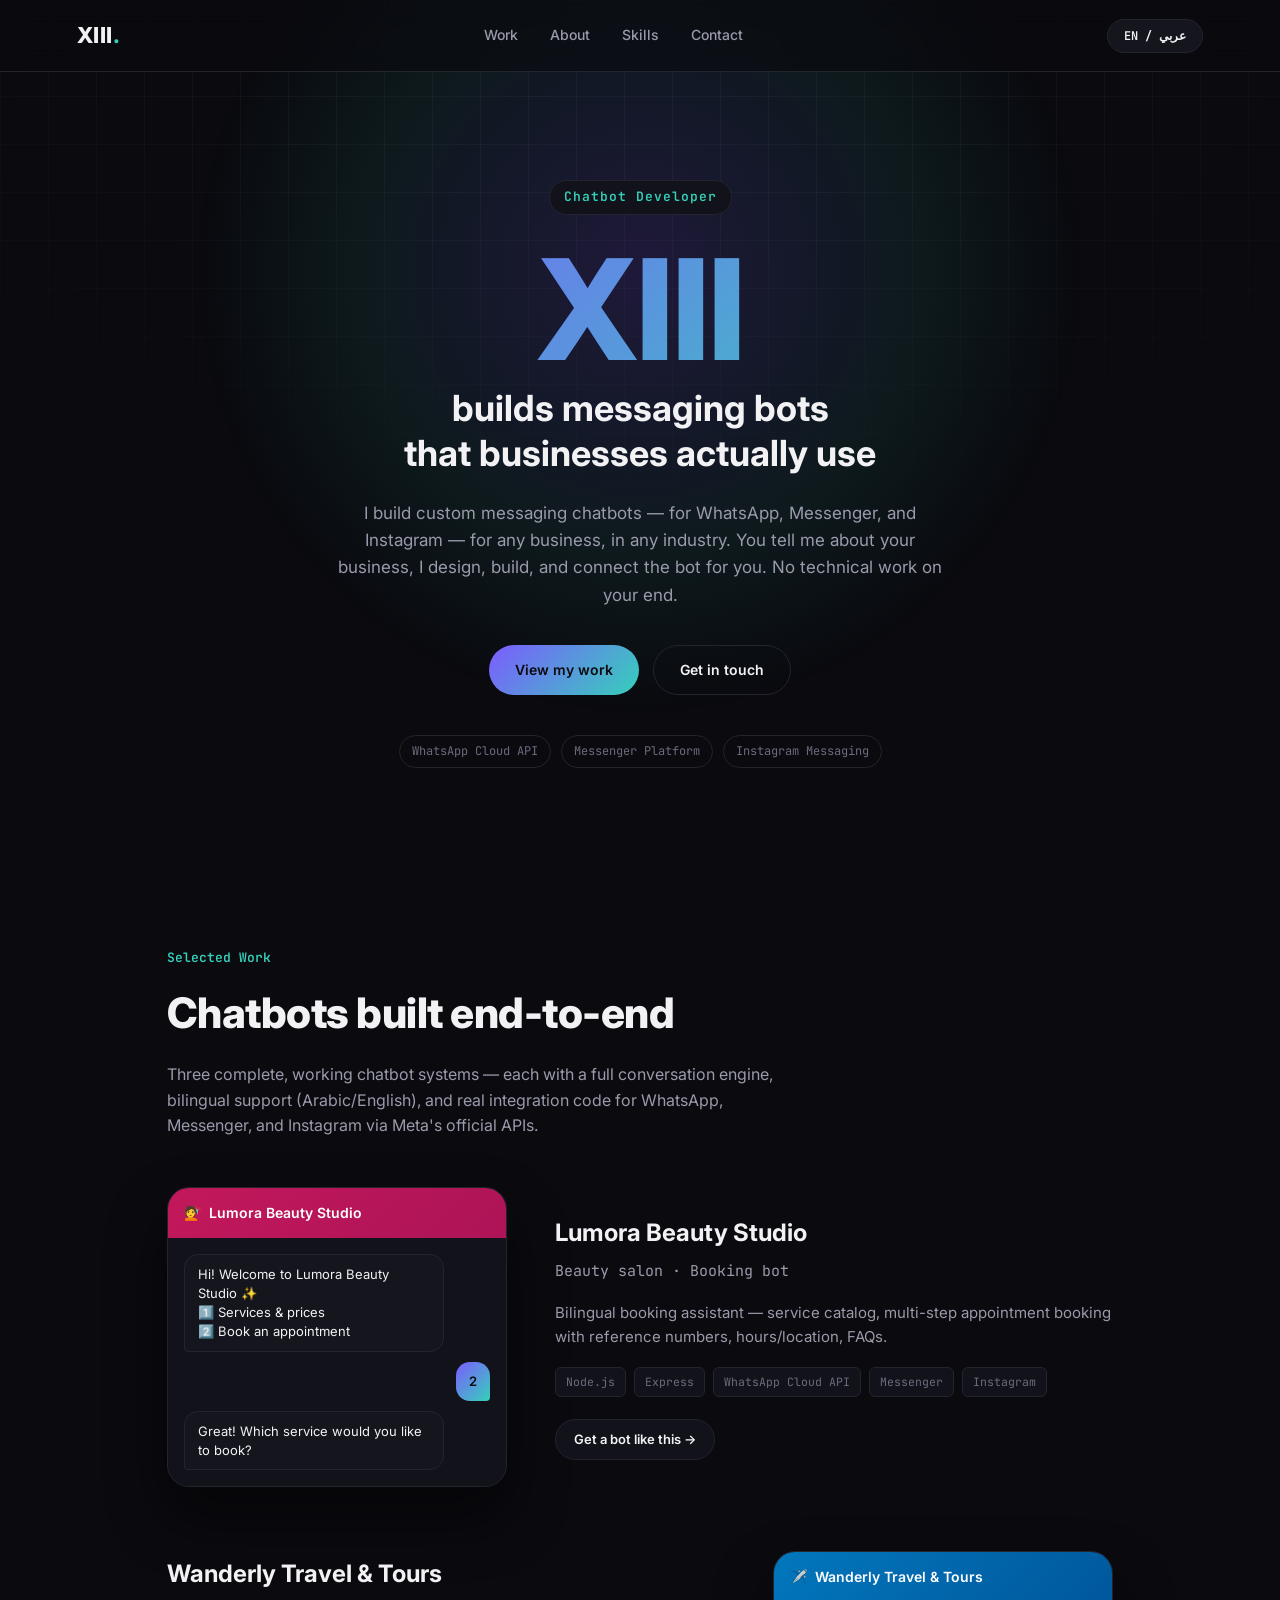
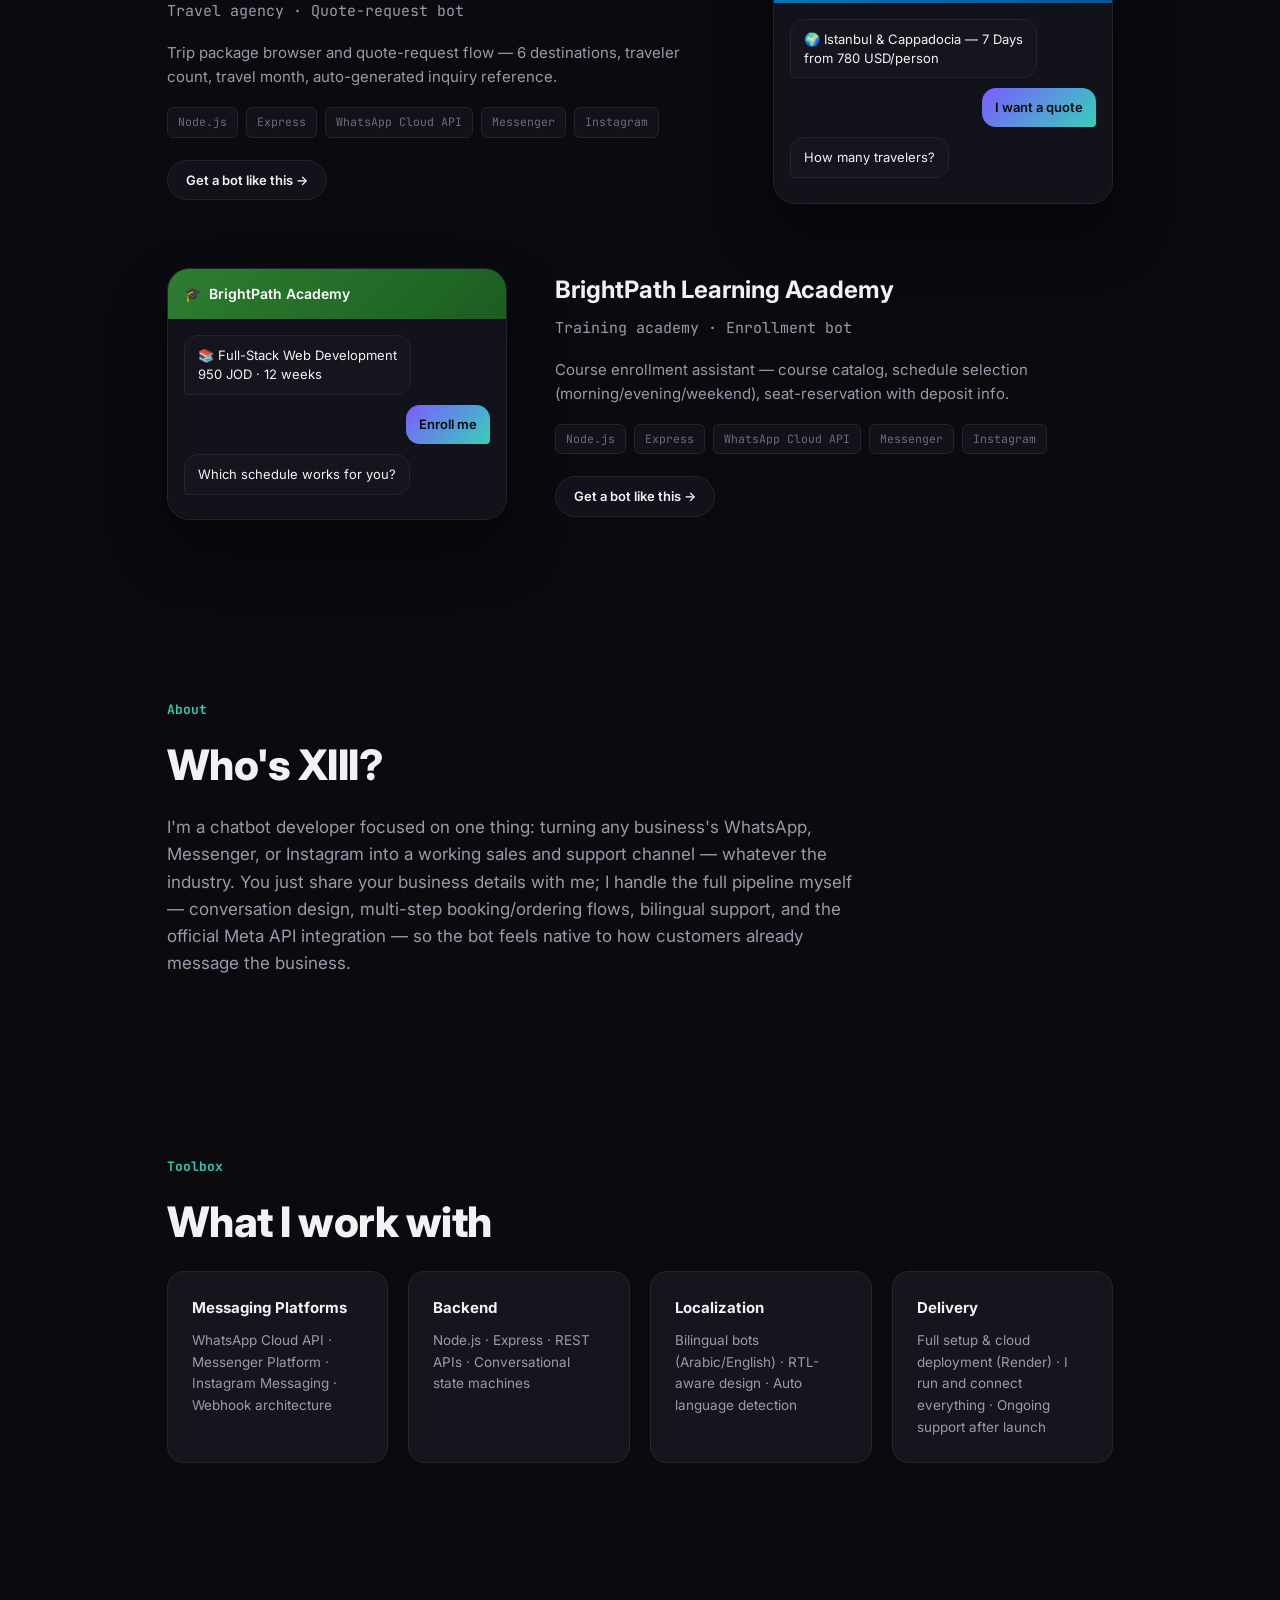
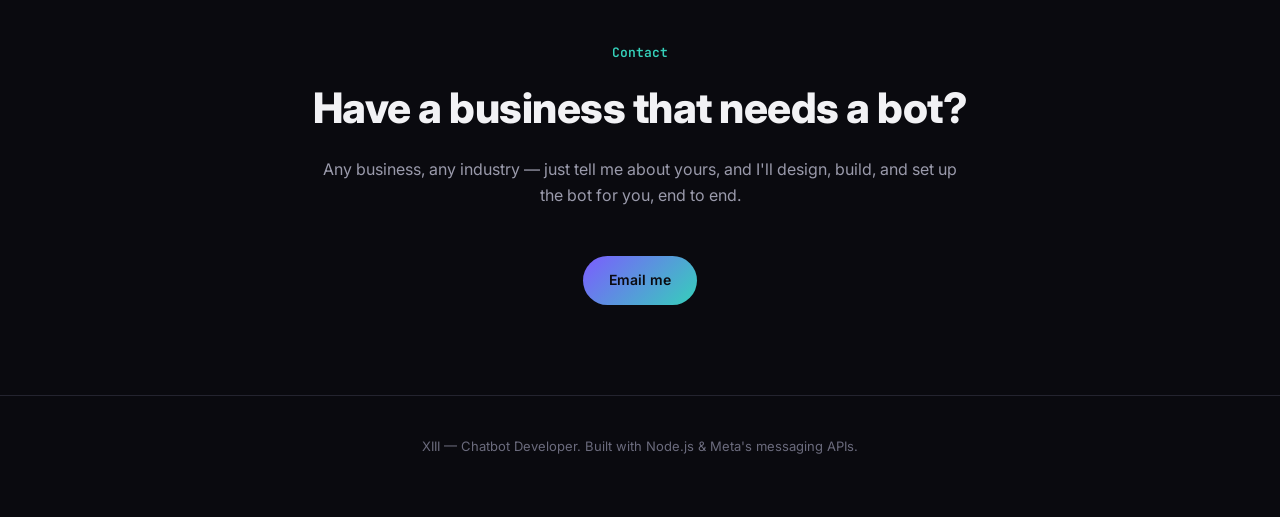
==== index.html @ 0e95e6f3 "Initial commit: XIII chatbot developer portfolio site Bilingual (AR/EN) static portfolio showcasing " ====
<!DOCTYPE html>
<html lang="en">
<head>
<meta charset="UTF-8" />
<meta name="viewport" content="width=device-width, initial-scale=1.0" />
<title>XIII — Chatbot Developer</title>
<meta name="description" content="XIII — I build custom messaging chatbots for any business, on WhatsApp, Messenger, and Instagram. Tell me about your business, I build the bot." />
<link rel="icon" href="data:,">
<link rel="preconnect" href="https://fonts.googleapis.com">
<link rel="preconnect" href="https://fonts.gstatic.com" crossorigin>
<link href="https://fonts.googleapis.com/css2?family=Inter:wght@400;500;600;700;800&family=JetBrains+Mono:wght@400;500;600&family=Tajawal:wght@400;500;700;800&display=swap" rel="stylesheet">
<link rel="stylesheet" href="style.css" />
</head>
<body>

<div class="bg-grid"></div>
<div class="bg-glow"></div>

<header class="nav">
  <a href="#top" class="brand">XIII<span class="brand-dot">.</span></a>
  <nav class="nav-links">
    <a href="#work" data-i18n="nav.work">Work</a>
    <a href="#about" data-i18n="nav.about">About</a>
    <a href="#skills" data-i18n="nav.skills">Skills</a>
    <a href="#contact" data-i18n="nav.contact">Contact</a>
  </nav>
  <div class="nav-actions">
    <button id="langToggle" class="lang-toggle" aria-label="Switch language">EN / عربي</button>
  </div>
</header>

<main id="top">

  <section class="hero">
    <p class="eyebrow" data-i18n="hero.eyebrow">Chatbot Developer</p>
    <h1 class="hero-title">
      <span class="hero-name">XIII</span>
      <span class="hero-sub" data-i18n="hero.title">builds messaging bots<br/>that businesses actually use</span>
    </h1>
    <p class="hero-desc" data-i18n="hero.desc">
      I build custom messaging chatbots — for WhatsApp, Messenger, and
      Instagram — for any business, in any industry. You tell me about your
      business, I design, build, and connect the bot for you. No technical
      work on your end.
    </p>
    <div class="hero-actions">
      <a href="#work" class="btn btn-primary" data-i18n="hero.cta1">View my work</a>
      <a href="#contact" class="btn btn-ghost" data-i18n="hero.cta2">Get in touch</a>
    </div>
    <div class="hero-badges">
      <span data-i18n="hero.badge1">WhatsApp Cloud API</span>
      <span data-i18n="hero.badge2">Messenger Platform</span>
      <span data-i18n="hero.badge3">Instagram Messaging</span>
    </div>
  </section>

  <section id="work" class="section">
    <p class="section-label" data-i18n="work.label">Selected Work</p>
    <h2 class="section-title" data-i18n="work.title">Chatbots built end-to-end</h2>
    <p class="section-desc" data-i18n="work.desc">
      Three complete, working chatbot systems — each with a full conversation
      engine, bilingual support (Arabic/English), and real integration code for
      WhatsApp, Messenger, and Instagram via Meta's official APIs.
    </p>

    <div class="projects">

      <article class="project-card">
        <div class="project-preview">
          <div class="phone-mock">
            <div class="phone-header salon">💇 <span data-i18n="p1.phoneTitle">Lumora Beauty Studio</span></div>
            <div class="phone-body">
              <div class="msg bot" data-i18n="p1.msg1">Hi! Welcome to Lumora Beauty Studio ✨<br/>1️⃣ Services & prices<br/>2️⃣ Book an appointment</div>
              <div class="msg user">2</div>
              <div class="msg bot" data-i18n="p1.msg2">Great! Which service would you like to book?</div>
            </div>
          </div>
        </div>
        <div class="project-info">
          <h3 data-i18n="p1.title">Lumora Beauty Studio</h3>
          <p class="project-tag" data-i18n="p1.tag">Beauty salon · Booking bot</p>
          <p data-i18n="p1.desc">Bilingual booking assistant — service catalog, multi-step appointment booking with reference numbers, hours/location, FAQs.</p>
          <div class="chip-row">
            <span class="chip">Node.js</span><span class="chip">Express</span><span class="chip">WhatsApp Cloud API</span><span class="chip">Messenger</span><span class="chip">Instagram</span>
          </div>
          <a href="#contact" class="btn btn-small" data-i18n="project.cta">Get a bot like this →</a>
        </div>
      </article>

      <article class="project-card reverse">
        <div class="project-preview">
          <div class="phone-mock">
            <div class="phone-header travel">✈️ <span data-i18n="p2.phoneTitle">Wanderly Travel & Tours</span></div>
            <div class="phone-body">
              <div class="msg bot" data-i18n="p2.msg1">🌍 Istanbul & Cappadocia — 7 Days<br/>from 780 USD/person</div>
              <div class="msg user" data-i18n="p2.msgUser">I want a quote</div>
              <div class="msg bot" data-i18n="p2.msg2">How many travelers?</div>
            </div>
          </div>
        </div>
        <div class="project-info">
          <h3 data-i18n="p2.title">Wanderly Travel & Tours</h3>
          <p class="project-tag" data-i18n="p2.tag">Travel agency · Quote-request bot</p>
          <p data-i18n="p2.desc">Trip package browser and quote-request flow — 6 destinations, traveler count, travel month, auto-generated inquiry reference.</p>
          <div class="chip-row">
            <span class="chip">Node.js</span><span class="chip">Express</span><span class="chip">WhatsApp Cloud API</span><span class="chip">Messenger</span><span class="chip">Instagram</span>
          </div>
          <a href="#contact" class="btn btn-small" data-i18n="project.cta">Get a bot like this →</a>
        </div>
      </article>

      <article class="project-card">
        <div class="project-preview">
          <div class="phone-mock">
            <div class="phone-header academy">🎓 <span data-i18n="p3.phoneTitle">BrightPath Academy</span></div>
            <div class="phone-body">
              <div class="msg bot" data-i18n="p3.msg1">📚 Full-Stack Web Development<br/>950 JOD · 12 weeks</div>
              <div class="msg user" data-i18n="p3.msgUser">Enroll me</div>
              <div class="msg bot" data-i18n="p3.msg2">Which schedule works for you?</div>
            </div>
          </div>
        </div>
        <div class="project-info">
          <h3 data-i18n="p3.title">BrightPath Learning Academy</h3>
          <p class="project-tag" data-i18n="p3.tag">Training academy · Enrollment bot</p>
          <p data-i18n="p3.desc">Course enrollment assistant — course catalog, schedule selection (morning/evening/weekend), seat-reservation with deposit info.</p>
          <div class="chip-row">
            <span class="chip">Node.js</span><span class="chip">Express</span><span class="chip">WhatsApp Cloud API</span><span class="chip">Messenger</span><span class="chip">Instagram</span>
          </div>
          <a href="#contact" class="btn btn-small" data-i18n="project.cta">Get a bot like this →</a>
        </div>
      </article>

    </div>
  </section>

  <section id="about" class="section about">
    <p class="section-label" data-i18n="about.label">About</p>
    <h2 class="section-title" data-i18n="about.title">Who's XIII?</h2>
    <p class="about-text" data-i18n="about.text">
      I'm a chatbot developer focused on one thing: turning any business's
      WhatsApp, Messenger, or Instagram into a working sales and support
      channel — whatever the industry. You just share your business details
      with me; I handle the full pipeline myself — conversation design,
      multi-step booking/ordering flows, bilingual support, and the official
      Meta API integration — so the bot feels native to how customers already
      message the business.
    </p>
  </section>

  <section id="skills" class="section">
    <p class="section-label" data-i18n="skills.label">Toolbox</p>
    <h2 class="section-title" data-i18n="skills.title">What I work with</h2>
    <div class="skills-grid">
      <div class="skill-card">
        <h4 data-i18n="skills.g1">Messaging Platforms</h4>
        <p data-i18n="skills.g1desc">WhatsApp Cloud API · Messenger Platform · Instagram Messaging · Webhook architecture</p>
      </div>
      <div class="skill-card">
        <h4 data-i18n="skills.g2">Backend</h4>
        <p data-i18n="skills.g2desc">Node.js · Express · REST APIs · Conversational state machines</p>
      </div>
      <div class="skill-card">
        <h4 data-i18n="skills.g3">Localization</h4>
        <p data-i18n="skills.g3desc">Bilingual bots (Arabic/English) · RTL-aware design · Auto language detection</p>
      </div>
      <div class="skill-card">
        <h4 data-i18n="skills.g4">Delivery</h4>
        <p data-i18n="skills.g4desc">Full setup &amp; cloud deployment (Render) · I run and connect everything · Ongoing support after launch</p>
      </div>
    </div>
  </section>

  <section id="contact" class="section contact">
    <p class="section-label" data-i18n="contact.label">Contact</p>
    <h2 class="section-title" data-i18n="contact.title">Have a business that needs a bot?</h2>
    <p class="section-desc" data-i18n="contact.desc">Any business, any industry — just tell me about yours, and I'll design, build, and set up the bot for you, end to end.</p>
    <div class="contact-actions">
      <a href="mailto:farisradir@gmail.com" class="btn btn-primary" data-i18n="contact.email">Email me</a>
    </div>
  </section>

</main>

<footer class="footer">
  <p data-i18n="footer.text">XIII — Chatbot Developer. Built with Node.js &amp; Meta's messaging APIs.</p>
</footer>

<script src="i18n.js"></script>
<script src="script.js"></script>
</body>
</html>
---- style.css ----
:root {
  --bg: #0a0a0f;
  --bg-elev: #12121a;
  --card: #15151e;
  --border: #24242f;
  --text: #f2f2f5;
  --text-dim: #9a9aab;
  --text-faint: #6b6b7d;
  --accent: #7c5cff;
  --accent2: #35d0ba;
  --accent-grad: linear-gradient(135deg, #7c5cff 0%, #35d0ba 100%);
  --radius: 16px;
  --font-latin: 'Inter', -apple-system, BlinkMacSystemFont, 'Segoe UI', sans-serif;
  --font-arabic: 'Tajawal', -apple-system, 'Segoe UI', sans-serif;
  --font-mono: 'JetBrains Mono', ui-monospace, monospace;
}

* { box-sizing: border-box; margin: 0; padding: 0; }

html { scroll-behavior: smooth; }

html[lang="ar"] body { font-family: var(--font-arabic); }
html[lang="en"] body { font-family: var(--font-latin); }

body {
  background: var(--bg);
  color: var(--text);
  line-height: 1.6;
  overflow-x: hidden;
  min-height: 100vh;
}

a { color: inherit; text-decoration: none; }
ul { list-style: none; }

/* ---------- background decoration ---------- */
.bg-grid {
  position: fixed;
  inset: 0;
  z-index: -2;
  background-image:
    linear-gradient(to right, rgba(255,255,255,0.035) 1px, transparent 1px),
    linear-gradient(to bottom, rgba(255,255,255,0.035) 1px, transparent 1px);
  background-size: 48px 48px;
  mask-image: radial-gradient(ellipse 80% 60% at 50% 0%, black 40%, transparent 100%);
}
.bg-glow {
  position: fixed;
  top: -20%;
  left: 50%;
  transform: translateX(-50%);
  width: 900px;
  height: 900px;
  background: radial-gradient(circle, rgba(124,92,255,0.18) 0%, rgba(53,208,186,0.08) 45%, transparent 70%);
  z-index: -1;
  pointer-events: none;
}

/* ---------- nav ---------- */
.nav {
  position: sticky;
  top: 0;
  z-index: 50;
  display: flex;
  align-items: center;
  justify-content: space-between;
  padding: 18px 6vw;
  backdrop-filter: blur(14px);
  background: rgba(10,10,15,0.65);
  border-bottom: 1px solid var(--border);
}
.brand {
  font-size: 22px;
  font-weight: 800;
  letter-spacing: 0.5px;
}
.brand-dot { color: var(--accent2); }
.nav-links {
  display: flex;
  gap: 32px;
}
.nav-links a {
  font-size: 14px;
  font-weight: 500;
  color: var(--text-dim);
  transition: color 0.2s ease;
}
.nav-links a:hover { color: var(--text); }
.lang-toggle {
  font-family: var(--font-mono);
  font-size: 12px;
  font-weight: 600;
  background: var(--card);
  color: var(--text);
  border: 1px solid var(--border);
  border-radius: 999px;
  padding: 8px 16px;
  cursor: pointer;
  transition: border-color 0.2s ease, transform 0.15s ease;
}
.lang-toggle:hover { border-color: var(--accent); transform: translateY(-1px); }

@media (max-width: 720px) {
  .nav-links { display: none; }
}

/* ---------- hero ---------- */
.hero {
  padding: 12vh 6vw 10vh;
  max-width: 980px;
  margin: 0 auto;
  text-align: center;
}
.eyebrow {
  display: inline-block;
  font-family: var(--font-mono);
  font-size: 13px;
  font-weight: 600;
  letter-spacing: 1px;
  color: var(--accent2);
  border: 1px solid var(--border);
  background: var(--bg-elev);
  padding: 6px 14px;
  border-radius: 999px;
  margin-bottom: 28px;
}
.hero-title {
  display: flex;
  flex-direction: column;
  gap: 10px;
  margin-bottom: 24px;
}
.hero-name {
  font-size: clamp(64px, 14vw, 140px);
  font-weight: 800;
  line-height: 0.95;
  background: var(--accent-grad);
  -webkit-background-clip: text;
  background-clip: text;
  color: transparent;
  letter-spacing: -2px;
}
.hero-sub {
  font-size: clamp(22px, 4vw, 36px);
  font-weight: 700;
  color: var(--text);
  line-height: 1.25;
}
.hero-desc {
  max-width: 620px;
  margin: 0 auto 36px;
  color: var(--text-dim);
  font-size: 17px;
}
.hero-actions {
  display: flex;
  gap: 14px;
  justify-content: center;
  margin-bottom: 40px;
  flex-wrap: wrap;
}
.hero-badges {
  display: flex;
  gap: 10px;
  justify-content: center;
  flex-wrap: wrap;
}
.hero-badges span {
  font-family: var(--font-mono);
  font-size: 12px;
  color: var(--text-faint);
  border: 1px solid var(--border);
  padding: 6px 12px;
  border-radius: 999px;
}

/* ---------- buttons ---------- */
.btn {
  display: inline-flex;
  align-items: center;
  gap: 6px;
  padding: 13px 26px;
  border-radius: 999px;
  font-size: 14px;
  font-weight: 600;
  transition: transform 0.15s ease, box-shadow 0.2s ease, border-color 0.2s ease;
}
.btn-primary {
  background: var(--accent-grad);
  color: #0a0a0f;
}
.btn-primary:hover { transform: translateY(-2px); box-shadow: 0 10px 30px rgba(124,92,255,0.35); }
.btn-ghost {
  background: transparent;
  border: 1px solid var(--border);
  color: var(--text);
}
.btn-ghost:hover { border-color: var(--accent); transform: translateY(-2px); }
.btn-small {
  padding: 9px 18px;
  font-size: 13px;
  border: 1px solid var(--border);
  background: var(--bg-elev);
}
.btn-small:hover { border-color: var(--accent2); }

/* ---------- sections ---------- */
.section {
  padding: 10vh 6vw;
  max-width: 1100px;
  margin: 0 auto;
}
.section-label {
  font-family: var(--font-mono);
  font-size: 13px;
  color: var(--accent2);
  font-weight: 600;
  margin-bottom: 10px;
}
.section-title {
  font-size: clamp(28px, 4vw, 42px);
  font-weight: 800;
  margin-bottom: 16px;
  letter-spacing: -0.5px;
}
.section-desc {
  color: var(--text-dim);
  max-width: 640px;
  font-size: 16px;
  margin-bottom: 48px;
}

.reveal {
  opacity: 0;
  transform: translateY(24px);
  transition: opacity 0.7s ease, transform 0.7s ease;
}
.reveal.in-view {
  opacity: 1;
  transform: translateY(0);
}

/* ---------- projects ---------- */
.projects {
  display: flex;
  flex-direction: column;
  gap: 64px;
}
.project-card {
  display: grid;
  grid-template-columns: 340px 1fr;
  gap: 48px;
  align-items: center;
}
.project-card.reverse { grid-template-columns: 1fr 340px; }
.project-card.reverse .project-preview { order: 2; }
.project-card.reverse .project-info { order: 1; }

@media (max-width: 820px) {
  .project-card, .project-card.reverse {
    grid-template-columns: 1fr;
  }
  .project-card.reverse .project-preview,
  .project-card.reverse .project-info { order: initial; }
}

.project-info h3 {
  font-size: 24px;
  font-weight: 700;
  margin-bottom: 6px;
}
.project-tag {
  font-family: var(--font-mono);
  font-size: 13px;
  color: var(--accent2);
  margin-bottom: 14px;
}
.project-info p { color: var(--text-dim); margin-bottom: 18px; font-size: 15px; }

.chip-row {
  display: flex;
  flex-wrap: wrap;
  gap: 8px;
  margin-bottom: 22px;
}
.chip {
  font-family: var(--font-mono);
  font-size: 11.5px;
  color: var(--text-faint);
  background: var(--bg-elev);
  border: 1px solid var(--border);
  padding: 5px 10px;
  border-radius: 6px;
}

/* phone mockup */
.phone-mock {
  background: var(--card);
  border: 1px solid var(--border);
  border-radius: 22px;
  overflow: hidden;
  box-shadow: 0 30px 60px rgba(0,0,0,0.45);
}
.phone-header {
  padding: 14px 16px;
  font-size: 14px;
  font-weight: 600;
  color: white;
  display: flex;
  align-items: center;
  gap: 8px;
}
.phone-header.salon { background: linear-gradient(135deg, #c2185b, #ad1457); }
.phone-header.travel { background: linear-gradient(135deg, #0277bd, #01579b); }
.phone-header.academy { background: linear-gradient(135deg, #2e7d32, #1b5e20); }
.phone-body {
  padding: 16px;
  display: flex;
  flex-direction: column;
  gap: 10px;
  min-height: 200px;
  background: var(--bg-elev);
}
.msg {
  max-width: 85%;
  padding: 10px 13px;
  border-radius: 14px;
  font-size: 13px;
  line-height: 1.45;
}
.msg.bot {
  background: var(--card);
  border: 1px solid var(--border);
  align-self: flex-start;
  border-end-start-radius: 4px;
}
.msg.user {
  background: var(--accent-grad);
  color: #0a0a0f;
  font-weight: 600;
  align-self: flex-end;
  border-end-end-radius: 4px;
}

/* ---------- about ---------- */
.about-text {
  max-width: 700px;
  color: var(--text-dim);
  font-size: 17px;
}

/* ---------- skills ---------- */
.skills-grid {
  display: grid;
  grid-template-columns: repeat(auto-fit, minmax(220px, 1fr));
  gap: 20px;
}
.skill-card {
  background: var(--card);
  border: 1px solid var(--border);
  border-radius: var(--radius);
  padding: 24px;
  transition: border-color 0.2s ease, transform 0.2s ease;
}
.skill-card:hover { border-color: var(--accent); transform: translateY(-3px); }
.skill-card h4 { font-size: 15px; font-weight: 700; margin-bottom: 10px; }
.skill-card p { font-size: 13.5px; color: var(--text-dim); }

/* ---------- contact ---------- */
.contact { text-align: center; }
.contact .section-desc { margin-left: auto; margin-right: auto; }
.contact-actions {
  display: flex;
  gap: 14px;
  justify-content: center;
  flex-wrap: wrap;
}

/* ---------- footer ---------- */
.footer {
  text-align: center;
  padding: 40px 6vw 60px;
  color: var(--text-faint);
  font-size: 13px;
  border-top: 1px solid var(--border);
}
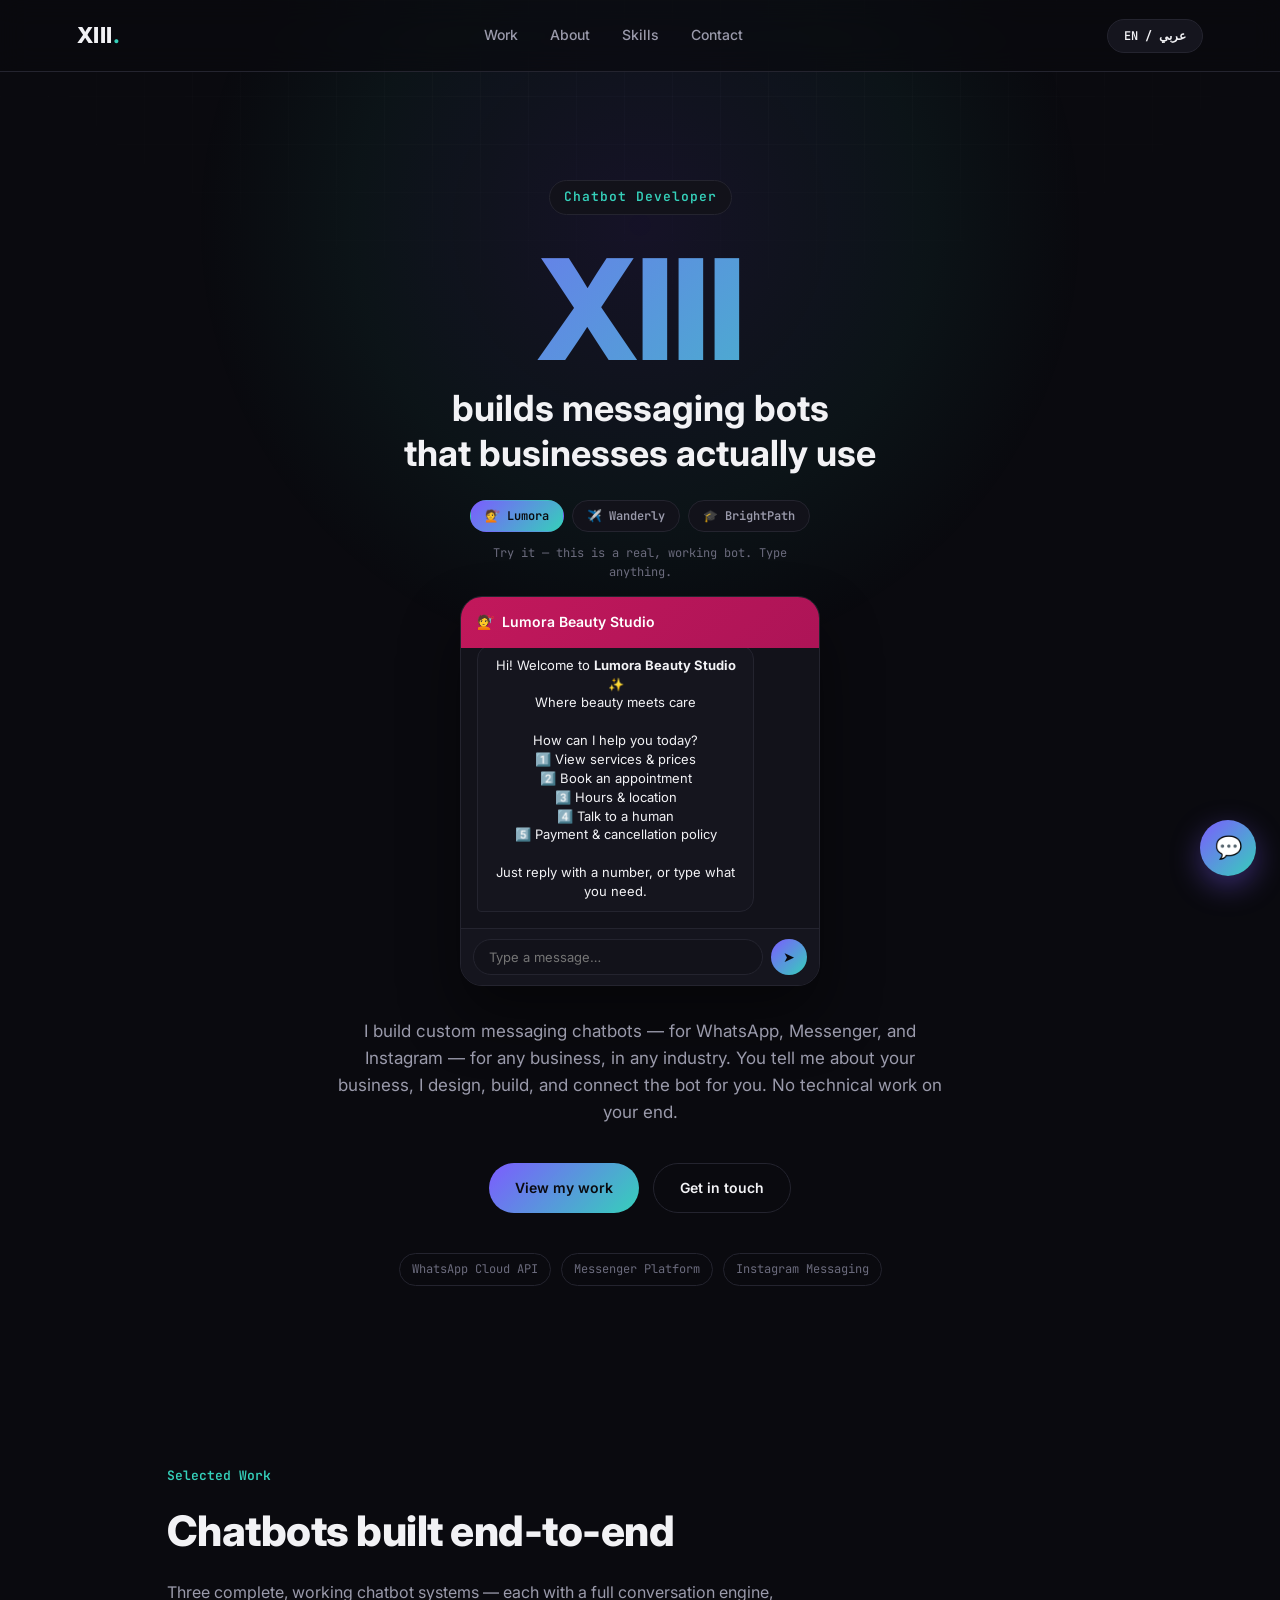
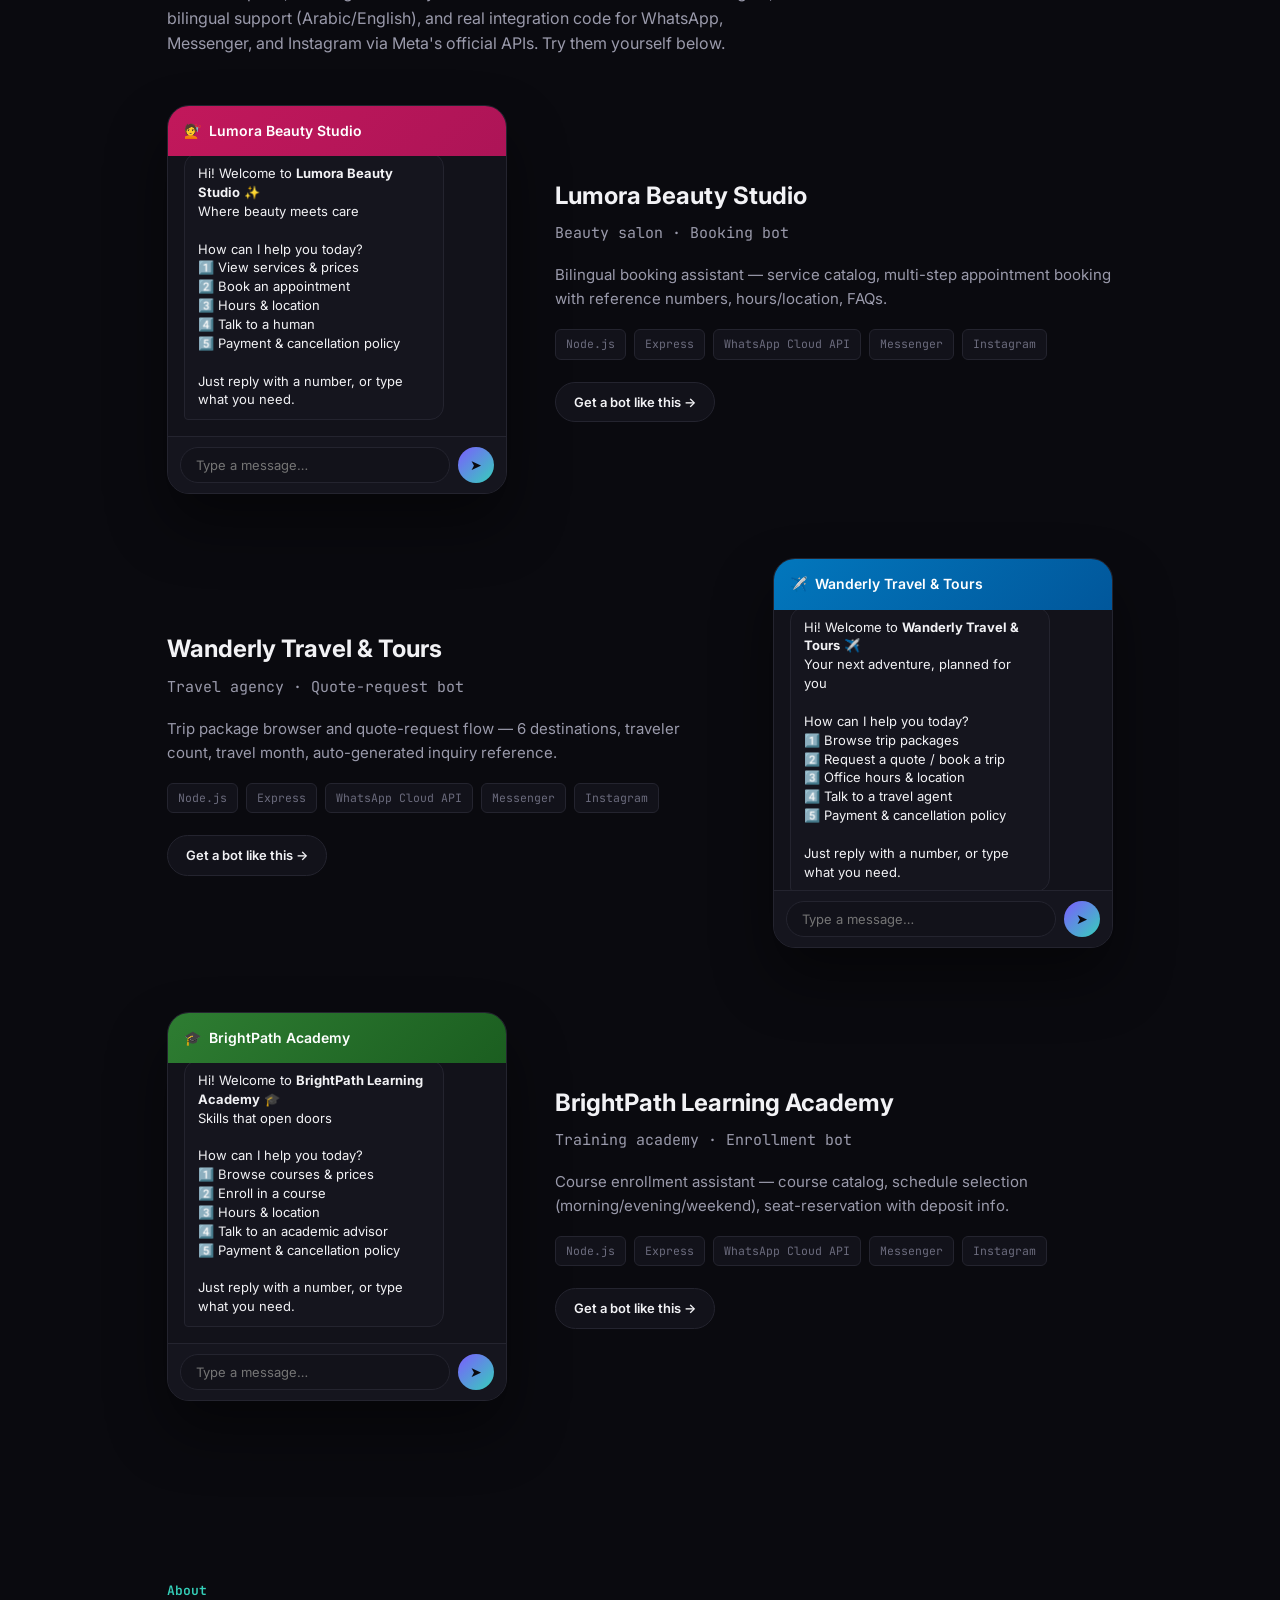
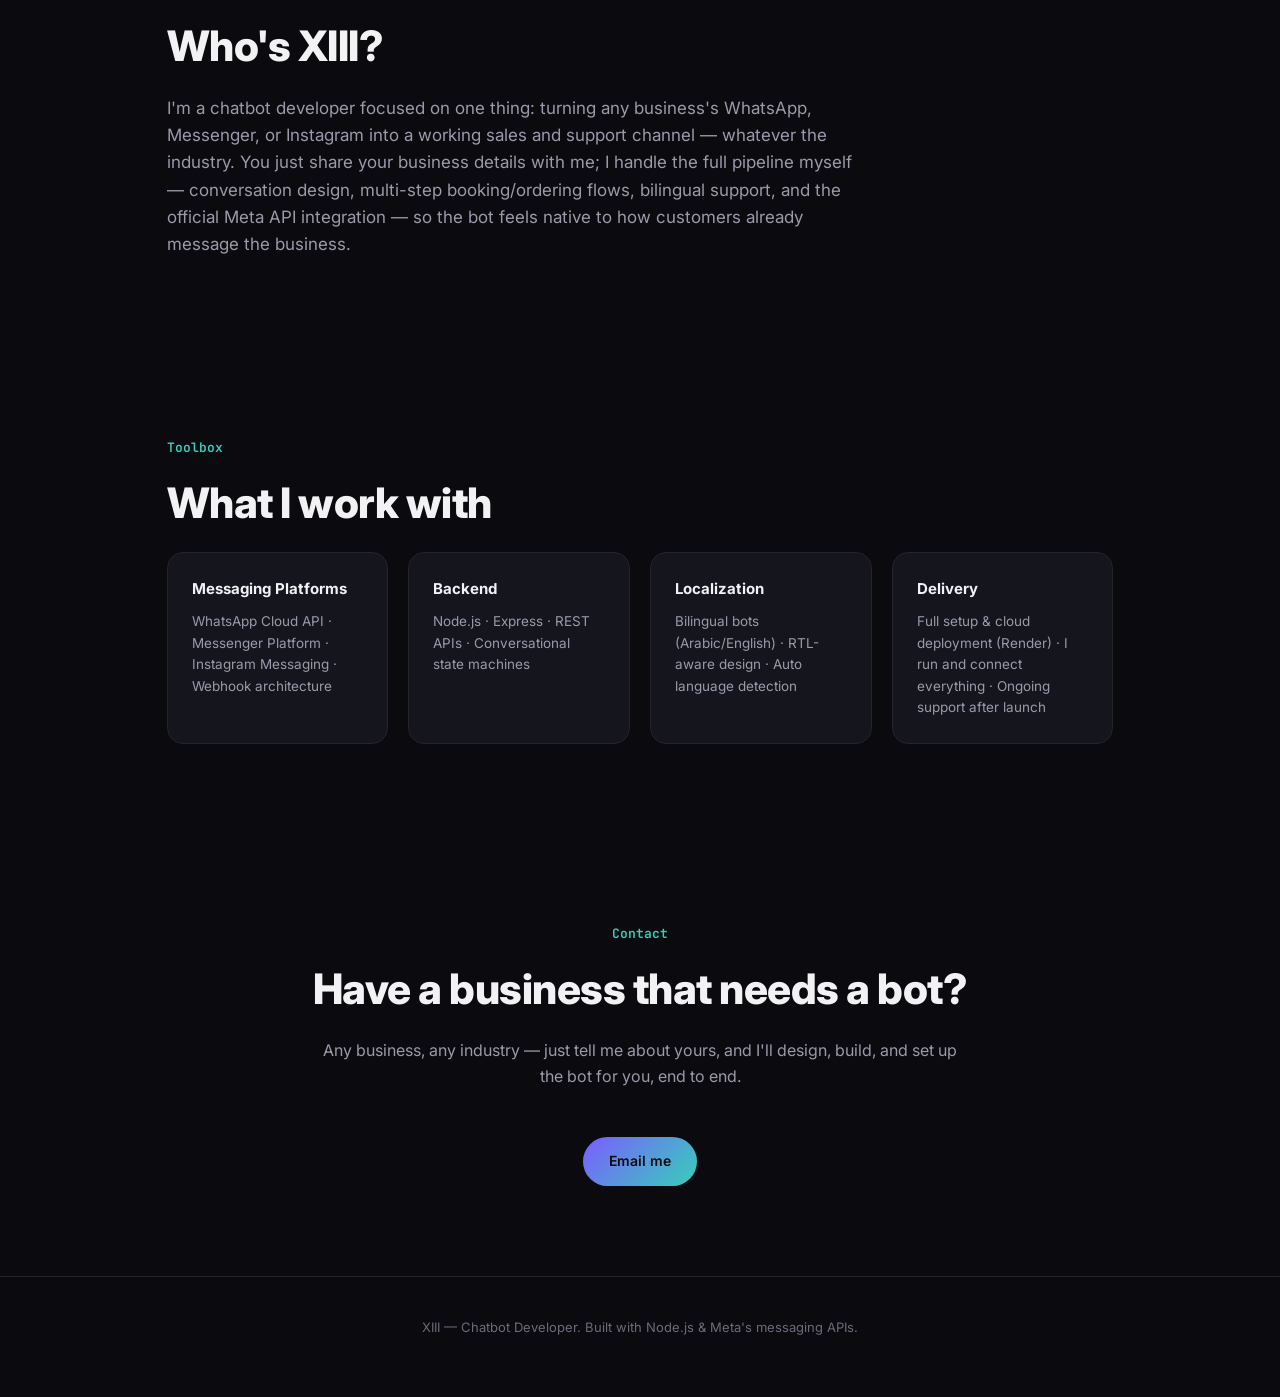
==== commit 96091a2c: "Add live interactive bot demos, an about-me FAQ bot, and GitHub avatar favicon Replaces the static p" ====
--- a/index.html
+++ b/index.html
@@ -5,7 +5,8 @@
 <meta name="viewport" content="width=device-width, initial-scale=1.0" />
 <title>XIII — Chatbot Developer</title>
 <meta name="description" content="XIII — I build custom messaging chatbots for any business, on WhatsApp, Messenger, and Instagram. Tell me about your business, I build the bot." />
-<link rel="icon" href="data:,">
+<link rel="icon" type="image/png" href="assets/favicon.png">
+<link rel="apple-touch-icon" href="assets/favicon.png">
 <link rel="preconnect" href="https://fonts.googleapis.com">
 <link rel="preconnect" href="https://fonts.gstatic.com" crossorigin>
 <link href="https://fonts.googleapis.com/css2?family=Inter:wght@400;500;600;700;800&family=JetBrains+Mono:wght@400;500;600&family=Tajawal:wght@400;500;700;800&display=swap" rel="stylesheet">
@@ -37,6 +38,22 @@
       <span class="hero-name">XIII</span>
       <span class="hero-sub" data-i18n="hero.title">builds messaging bots<br/>that businesses actually use</span>
     </h1>
+    <div class="hero-demo">
+      <div class="hero-demo-tabs" data-tabs>
+        <button type="button" class="active" data-bot-tab="lumora">💇 <span data-i18n="tabs.lumora">Lumora</span></button>
+        <button type="button" data-bot-tab="wanderly">✈️ <span data-i18n="tabs.wanderly">Wanderly</span></button>
+        <button type="button" data-bot-tab="brightpath">🎓 <span data-i18n="tabs.brightpath">BrightPath</span></button>
+      </div>
+      <p class="hero-demo-hint" data-i18n="hero.demoHint">Try it — this is a real, working bot. Type anything.</p>
+      <div class="phone-mock" data-widget data-bot="lumora">
+        <div class="phone-header salon" data-bot-header>💇 <span data-bot-title>Lumora Beauty Studio</span></div>
+        <div class="phone-body" data-messages></div>
+        <form class="phone-input" data-input-form>
+          <input type="text" data-input data-i18n-placeholder="chat.placeholder" placeholder="Type a message…" autocomplete="off" />
+          <button type="submit" aria-label="Send">➤</button>
+        </form>
+      </div>
+    </div>
     <p class="hero-desc" data-i18n="hero.desc">
       I build custom messaging chatbots — for WhatsApp, Messenger, and
       Instagram — for any business, in any industry. You tell me about your
@@ -67,13 +84,13 @@
 
       <article class="project-card">
         <div class="project-preview">
-          <div class="phone-mock">
+          <div class="phone-mock" data-widget data-bot="lumora">
             <div class="phone-header salon">💇 <span data-i18n="p1.phoneTitle">Lumora Beauty Studio</span></div>
-            <div class="phone-body">
-              <div class="msg bot" data-i18n="p1.msg1">Hi! Welcome to Lumora Beauty Studio ✨<br/>1️⃣ Services & prices<br/>2️⃣ Book an appointment</div>
-              <div class="msg user">2</div>
-              <div class="msg bot" data-i18n="p1.msg2">Great! Which service would you like to book?</div>
-            </div>
+            <div class="phone-body" data-messages></div>
+            <form class="phone-input" data-input-form>
+              <input type="text" data-input data-i18n-placeholder="chat.placeholder" placeholder="Type a message…" autocomplete="off" />
+              <button type="submit" aria-label="Send">➤</button>
+            </form>
           </div>
         </div>
         <div class="project-info">
@@ -89,13 +106,13 @@
 
       <article class="project-card reverse">
         <div class="project-preview">
-          <div class="phone-mock">
+          <div class="phone-mock" data-widget data-bot="wanderly">
             <div class="phone-header travel">✈️ <span data-i18n="p2.phoneTitle">Wanderly Travel & Tours</span></div>
-            <div class="phone-body">
-              <div class="msg bot" data-i18n="p2.msg1">🌍 Istanbul & Cappadocia — 7 Days<br/>from 780 USD/person</div>
-              <div class="msg user" data-i18n="p2.msgUser">I want a quote</div>
-              <div class="msg bot" data-i18n="p2.msg2">How many travelers?</div>
-            </div>
+            <div class="phone-body" data-messages></div>
+            <form class="phone-input" data-input-form>
+              <input type="text" data-input data-i18n-placeholder="chat.placeholder" placeholder="Type a message…" autocomplete="off" />
+              <button type="submit" aria-label="Send">➤</button>
+            </form>
           </div>
         </div>
         <div class="project-info">
@@ -111,13 +128,13 @@
 
       <article class="project-card">
         <div class="project-preview">
-          <div class="phone-mock">
+          <div class="phone-mock" data-widget data-bot="brightpath">
             <div class="phone-header academy">🎓 <span data-i18n="p3.phoneTitle">BrightPath Academy</span></div>
-            <div class="phone-body">
-              <div class="msg bot" data-i18n="p3.msg1">📚 Full-Stack Web Development<br/>950 JOD · 12 weeks</div>
-              <div class="msg user" data-i18n="p3.msgUser">Enroll me</div>
-              <div class="msg bot" data-i18n="p3.msg2">Which schedule works for you?</div>
-            </div>
+            <div class="phone-body" data-messages></div>
+            <form class="phone-input" data-input-form>
+              <input type="text" data-input data-i18n-placeholder="chat.placeholder" placeholder="Type a message…" autocomplete="off" />
+              <button type="submit" aria-label="Send">➤</button>
+            </form>
           </div>
         </div>
         <div class="project-info">
@@ -186,7 +203,23 @@
   <p data-i18n="footer.text">XIII — Chatbot Developer. Built with Node.js &amp; Meta's messaging APIs.</p>
 </footer>
 
+<button type="button" class="faq-fab" data-faq-fab aria-label="Ask about XIII">💬</button>
+<div class="faq-panel" data-faq-panel>
+  <div class="phone-mock" data-widget data-bot="xiii">
+    <div class="phone-header xiii">
+      <span>💬 <span data-i18n="faq.title">Ask about XIII</span></span>
+      <button type="button" class="faq-close" data-faq-close aria-label="Close">✕</button>
+    </div>
+    <div class="phone-body" data-messages></div>
+    <form class="phone-input" data-input-form>
+      <input type="text" data-input data-i18n-placeholder="faq.placeholder" placeholder="Ask me anything…" autocomplete="off" />
+      <button type="submit" aria-label="Send">➤</button>
+    </form>
+  </div>
+</div>
+
 <script src="i18n.js"></script>
+<script src="bots.js"></script>
 <script src="script.js"></script>
 </body>
 </html>
--- a/style.css
+++ b/style.css
@@ -39,19 +39,19 @@
   inset: 0;
   z-index: -2;
   background-image:
-    linear-gradient(to right, rgba(255,255,255,0.035) 1px, transparent 1px),
-    linear-gradient(to bottom, rgba(255,255,255,0.035) 1px, transparent 1px);
+    linear-gradient(to right, rgba(255,255,255,0.02) 1px, transparent 1px),
+    linear-gradient(to bottom, rgba(255,255,255,0.02) 1px, transparent 1px);
   background-size: 48px 48px;
-  mask-image: radial-gradient(ellipse 80% 60% at 50% 0%, black 40%, transparent 100%);
+  mask-image: radial-gradient(ellipse 60% 40% at 50% 0%, black 30%, transparent 100%);
 }
 .bg-glow {
   position: fixed;
-  top: -20%;
+  top: -25%;
   left: 50%;
   transform: translateX(-50%);
   width: 900px;
   height: 900px;
-  background: radial-gradient(circle, rgba(124,92,255,0.18) 0%, rgba(53,208,186,0.08) 45%, transparent 70%);
+  background: radial-gradient(circle, rgba(124,92,255,0.10) 0%, rgba(53,208,186,0.05) 45%, transparent 70%);
   z-index: -1;
   pointer-events: none;
 }
@@ -174,6 +174,93 @@
   border-radius: 999px;
 }
 
+/* ---------- hero live demo ---------- */
+.hero-demo {
+  max-width: 360px;
+  margin: 0 auto 32px;
+}
+.hero-demo-tabs {
+  display: flex;
+  gap: 8px;
+  justify-content: center;
+  margin-bottom: 12px;
+}
+.hero-demo-tabs button {
+  font-family: var(--font-mono);
+  font-size: 12px;
+  font-weight: 600;
+  padding: 7px 14px;
+  border-radius: 999px;
+  border: 1px solid var(--border);
+  background: var(--bg-elev);
+  color: var(--text-dim);
+  cursor: pointer;
+  transition: background 0.2s ease, color 0.2s ease, border-color 0.2s ease;
+}
+.hero-demo-tabs button.active {
+  background: var(--accent-grad);
+  color: #0a0a0f;
+  border-color: transparent;
+}
+.hero-demo-hint {
+  font-family: var(--font-mono);
+  font-size: 12px;
+  color: var(--text-faint);
+  text-align: center;
+  margin-bottom: 14px;
+}
+
+/* ---------- floating "ask about XIII" bot ---------- */
+.faq-fab {
+  position: fixed;
+  bottom: 24px;
+  inset-inline-end: 24px;
+  width: 56px;
+  height: 56px;
+  border-radius: 50%;
+  border: none;
+  background: var(--accent-grad);
+  color: #0a0a0f;
+  font-size: 22px;
+  cursor: pointer;
+  z-index: 60;
+  display: flex;
+  align-items: center;
+  justify-content: center;
+  box-shadow: 0 10px 30px rgba(124,92,255,0.4);
+  transition: transform 0.15s ease;
+}
+.faq-fab:hover { transform: scale(1.06); }
+
+.faq-panel {
+  position: fixed;
+  bottom: 92px;
+  inset-inline-end: 24px;
+  width: 320px;
+  max-width: calc(100vw - 32px);
+  z-index: 60;
+  opacity: 0;
+  transform: translateY(12px) scale(0.98);
+  pointer-events: none;
+  transition: opacity 0.2s ease, transform 0.2s ease;
+}
+.faq-panel.open { opacity: 1; transform: translateY(0) scale(1); pointer-events: auto; }
+.faq-panel .phone-mock { margin: 0; }
+.faq-panel .phone-body { height: 320px; }
+.faq-panel .phone-header {
+  justify-content: space-between;
+  background: linear-gradient(135deg, #7c5cff, #35d0ba);
+}
+.faq-close {
+  background: transparent;
+  border: none;
+  color: white;
+  font-size: 14px;
+  cursor: pointer;
+  opacity: 0.85;
+}
+.faq-close:hover { opacity: 1; }
+
 /* ---------- buttons ---------- */
 .btn {
   display: inline-flex;
@@ -318,8 +405,64 @@
   display: flex;
   flex-direction: column;
   gap: 10px;
-  min-height: 200px;
+  height: 280px;
+  overflow-y: auto;
   background: var(--bg-elev);
+  scrollbar-width: thin;
+  scrollbar-color: var(--border) transparent;
+}
+.phone-body::-webkit-scrollbar { width: 6px; }
+.phone-body::-webkit-scrollbar-thumb { background: var(--border); border-radius: 999px; }
+
+.phone-input {
+  display: flex;
+  gap: 8px;
+  padding: 10px 12px;
+  border-top: 1px solid var(--border);
+  background: var(--card);
+}
+.phone-input input {
+  flex: 1;
+  min-width: 0;
+  background: var(--bg-elev);
+  border: 1px solid var(--border);
+  border-radius: 999px;
+  padding: 9px 15px;
+  color: var(--text);
+  font-size: 13px;
+  font-family: inherit;
+}
+.phone-input input:focus { outline: none; border-color: var(--accent); }
+.phone-input button {
+  width: 36px;
+  height: 36px;
+  flex-shrink: 0;
+  border-radius: 50%;
+  border: none;
+  background: var(--accent-grad);
+  color: #0a0a0f;
+  font-size: 14px;
+  cursor: pointer;
+  display: flex;
+  align-items: center;
+  justify-content: center;
+  transition: transform 0.15s ease;
+}
+.phone-input button:hover { transform: scale(1.06); }
+
+.msg.typing { display: inline-flex; gap: 4px; padding: 13px 14px; }
+.msg.typing span {
+  width: 6px;
+  height: 6px;
+  border-radius: 50%;
+  background: var(--text-faint);
+  animation: typingDot 1.2s infinite ease-in-out;
+}
+.msg.typing span:nth-child(2) { animation-delay: 0.2s; }
+.msg.typing span:nth-child(3) { animation-delay: 0.4s; }
+@keyframes typingDot {
+  0%, 60%, 100% { opacity: 0.3; transform: translateY(0); }
+  30% { opacity: 1; transform: translateY(-3px); }
 }
 .msg {
   max-width: 85%;
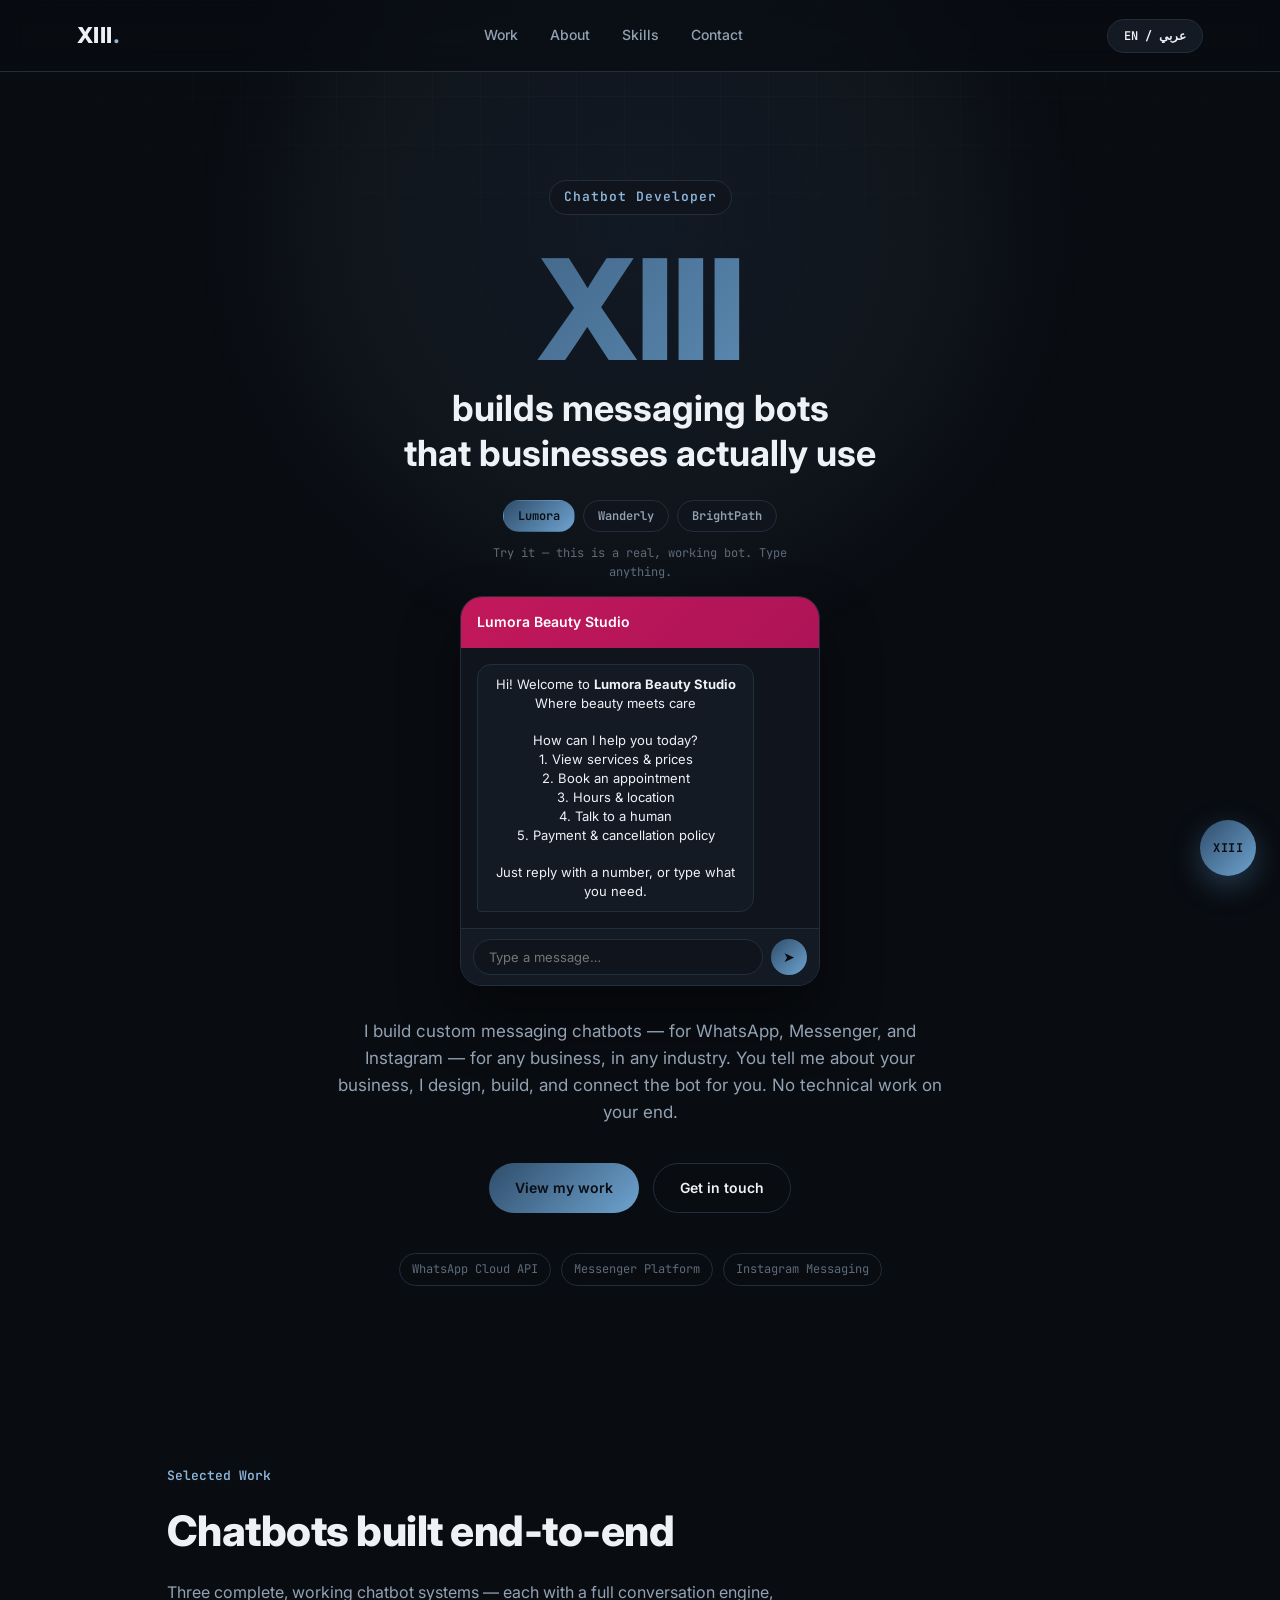
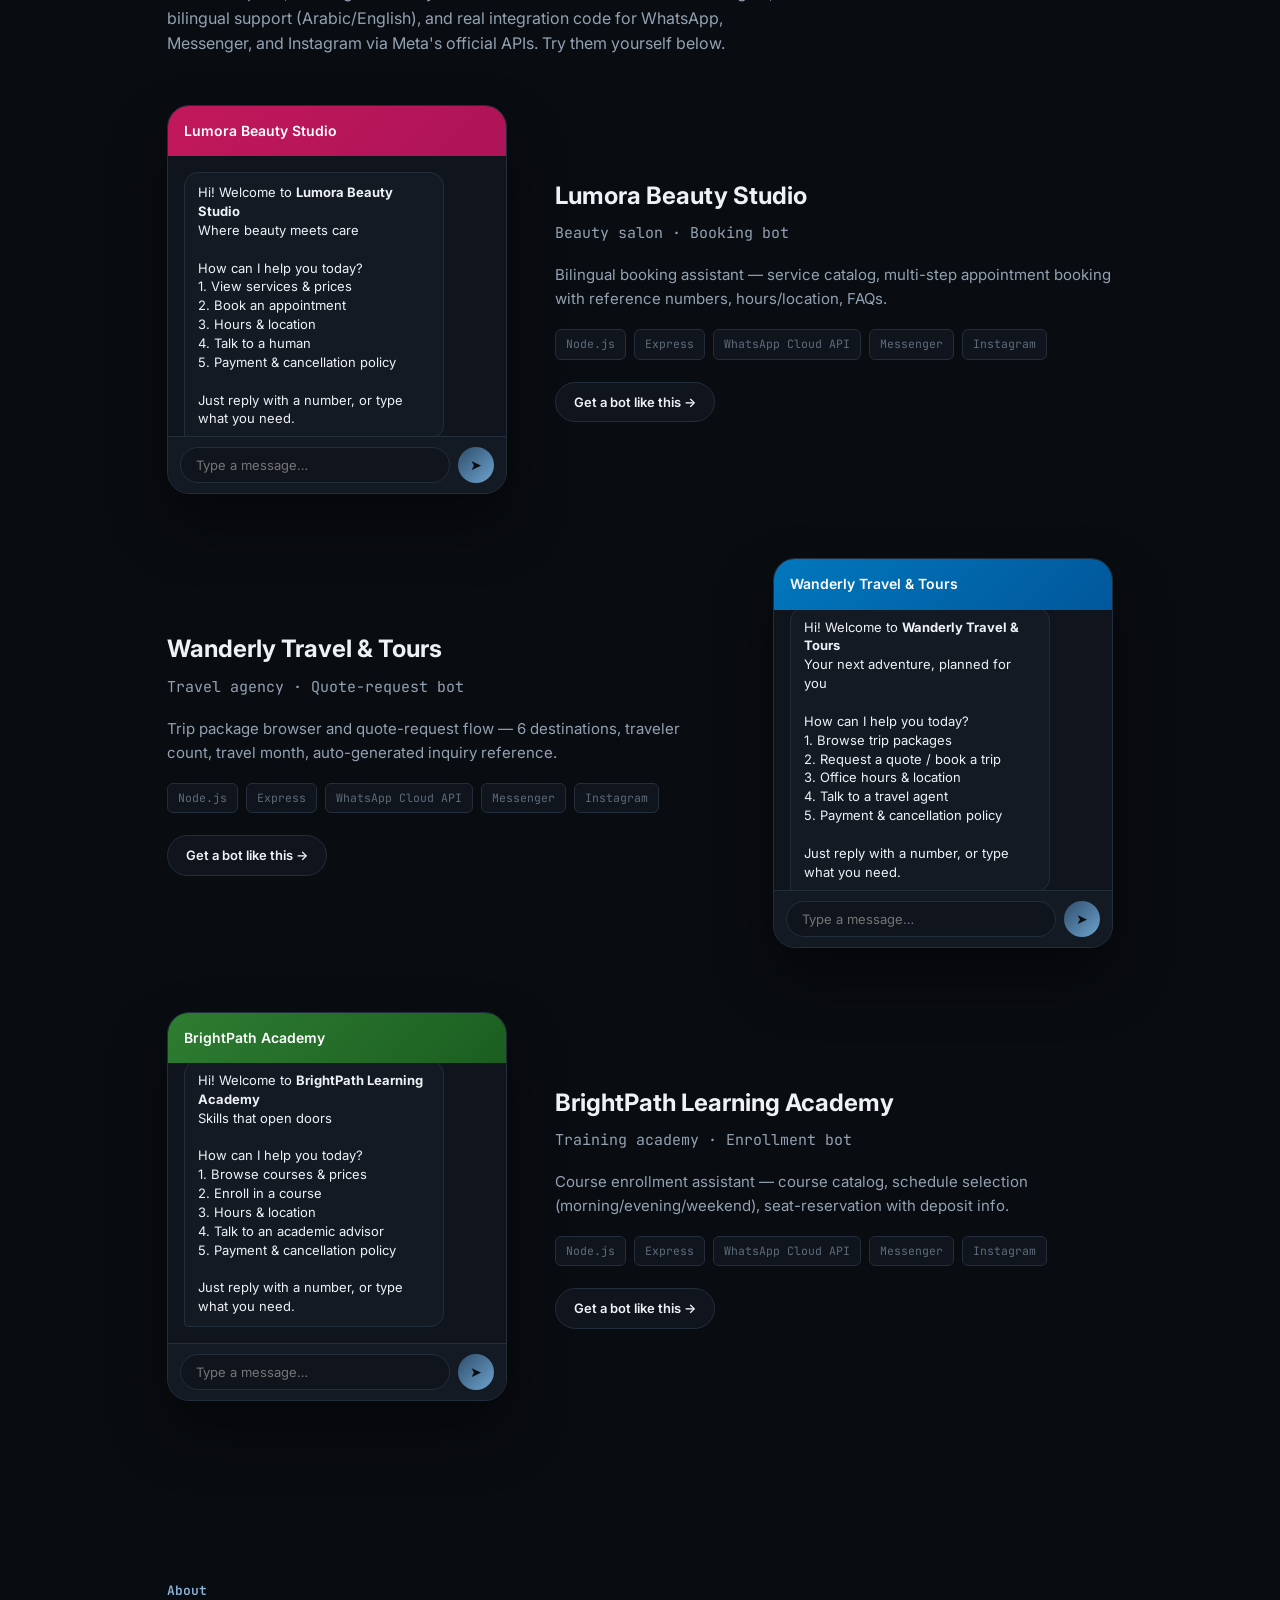
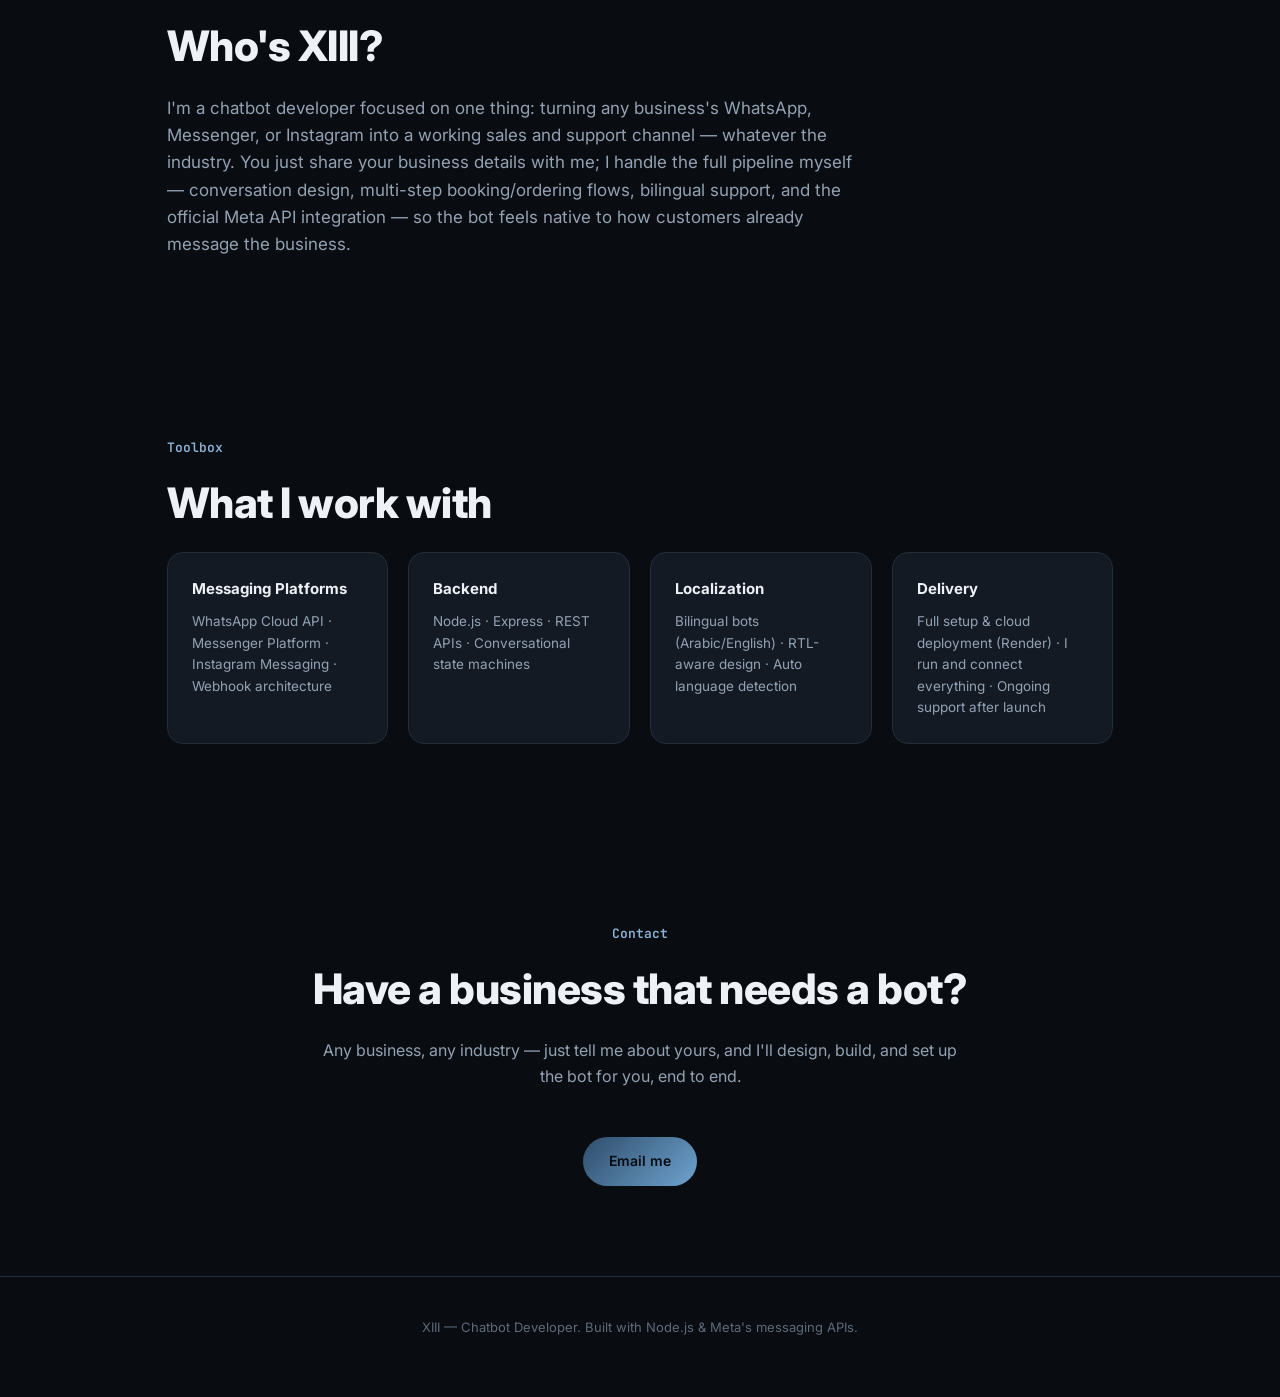
==== commit 7f3be1a8: "Circular favicon, remove all emoji, and rework palette to match brand avatar Crops the GitHub avatar" ====
--- a/index.html
+++ b/index.html
@@ -40,13 +40,13 @@
     </h1>
     <div class="hero-demo">
       <div class="hero-demo-tabs" data-tabs>
-        <button type="button" class="active" data-bot-tab="lumora">💇 <span data-i18n="tabs.lumora">Lumora</span></button>
-        <button type="button" data-bot-tab="wanderly">✈️ <span data-i18n="tabs.wanderly">Wanderly</span></button>
-        <button type="button" data-bot-tab="brightpath">🎓 <span data-i18n="tabs.brightpath">BrightPath</span></button>
+        <button type="button" class="active" data-bot-tab="lumora"><span data-i18n="tabs.lumora">Lumora</span></button>
+        <button type="button" data-bot-tab="wanderly"><span data-i18n="tabs.wanderly">Wanderly</span></button>
+        <button type="button" data-bot-tab="brightpath"><span data-i18n="tabs.brightpath">BrightPath</span></button>
       </div>
       <p class="hero-demo-hint" data-i18n="hero.demoHint">Try it — this is a real, working bot. Type anything.</p>
       <div class="phone-mock" data-widget data-bot="lumora">
-        <div class="phone-header salon" data-bot-header>💇 <span data-bot-title>Lumora Beauty Studio</span></div>
+        <div class="phone-header salon" data-bot-header><span data-bot-title>Lumora Beauty Studio</span></div>
         <div class="phone-body" data-messages></div>
         <form class="phone-input" data-input-form>
           <input type="text" data-input data-i18n-placeholder="chat.placeholder" placeholder="Type a message…" autocomplete="off" />
@@ -85,7 +85,7 @@
       <article class="project-card">
         <div class="project-preview">
           <div class="phone-mock" data-widget data-bot="lumora">
-            <div class="phone-header salon">💇 <span data-i18n="p1.phoneTitle">Lumora Beauty Studio</span></div>
+            <div class="phone-header salon"><span data-i18n="p1.phoneTitle">Lumora Beauty Studio</span></div>
             <div class="phone-body" data-messages></div>
             <form class="phone-input" data-input-form>
               <input type="text" data-input data-i18n-placeholder="chat.placeholder" placeholder="Type a message…" autocomplete="off" />
@@ -107,7 +107,7 @@
       <article class="project-card reverse">
         <div class="project-preview">
           <div class="phone-mock" data-widget data-bot="wanderly">
-            <div class="phone-header travel">✈️ <span data-i18n="p2.phoneTitle">Wanderly Travel & Tours</span></div>
+            <div class="phone-header travel"><span data-i18n="p2.phoneTitle">Wanderly Travel & Tours</span></div>
             <div class="phone-body" data-messages></div>
             <form class="phone-input" data-input-form>
               <input type="text" data-input data-i18n-placeholder="chat.placeholder" placeholder="Type a message…" autocomplete="off" />
@@ -129,7 +129,7 @@
       <article class="project-card">
         <div class="project-preview">
           <div class="phone-mock" data-widget data-bot="brightpath">
-            <div class="phone-header academy">🎓 <span data-i18n="p3.phoneTitle">BrightPath Academy</span></div>
+            <div class="phone-header academy"><span data-i18n="p3.phoneTitle">BrightPath Academy</span></div>
             <div class="phone-body" data-messages></div>
             <form class="phone-input" data-input-form>
               <input type="text" data-input data-i18n-placeholder="chat.placeholder" placeholder="Type a message…" autocomplete="off" />
@@ -203,11 +203,11 @@
   <p data-i18n="footer.text">XIII — Chatbot Developer. Built with Node.js &amp; Meta's messaging APIs.</p>
 </footer>
 
-<button type="button" class="faq-fab" data-faq-fab aria-label="Ask about XIII">💬</button>
+<button type="button" class="faq-fab" data-faq-fab aria-label="Ask about XIII">XIII</button>
 <div class="faq-panel" data-faq-panel>
   <div class="phone-mock" data-widget data-bot="xiii">
     <div class="phone-header xiii">
-      <span>💬 <span data-i18n="faq.title">Ask about XIII</span></span>
+      <span data-i18n="faq.title">Ask about XIII</span>
       <button type="button" class="faq-close" data-faq-close aria-label="Close">✕</button>
     </div>
     <div class="phone-body" data-messages></div>
--- a/style.css
+++ b/style.css
@@ -1,14 +1,14 @@
 :root {
-  --bg: #0a0a0f;
-  --bg-elev: #12121a;
-  --card: #15151e;
-  --border: #24242f;
-  --text: #f2f2f5;
-  --text-dim: #9a9aab;
-  --text-faint: #6b6b7d;
-  --accent: #7c5cff;
-  --accent2: #35d0ba;
-  --accent-grad: linear-gradient(135deg, #7c5cff 0%, #35d0ba 100%);
+  --bg: #090c11;
+  --bg-elev: #10151d;
+  --card: #131a24;
+  --border: #232e3c;
+  --text: #eef2f6;
+  --text-dim: #93a2b3;
+  --text-faint: #5d6b7a;
+  --accent: #4e7fb0;
+  --accent2: #8db4d9;
+  --accent-grad: linear-gradient(135deg, #2f4d6b 0%, #6ea3cf 100%);
   --radius: 16px;
   --font-latin: 'Inter', -apple-system, BlinkMacSystemFont, 'Segoe UI', sans-serif;
   --font-arabic: 'Tajawal', -apple-system, 'Segoe UI', sans-serif;
@@ -51,7 +51,7 @@
   transform: translateX(-50%);
   width: 900px;
   height: 900px;
-  background: radial-gradient(circle, rgba(124,92,255,0.10) 0%, rgba(53,208,186,0.05) 45%, transparent 70%);
+  background: radial-gradient(circle, rgba(78,127,176,0.12) 0%, rgba(141,180,217,0.06) 45%, transparent 70%);
   z-index: -1;
   pointer-events: none;
 }
@@ -66,7 +66,7 @@
   justify-content: space-between;
   padding: 18px 6vw;
   backdrop-filter: blur(14px);
-  background: rgba(10,10,15,0.65);
+  background: rgba(9,12,17,0.65);
   border-bottom: 1px solid var(--border);
 }
 .brand {
@@ -199,7 +199,7 @@
 }
 .hero-demo-tabs button.active {
   background: var(--accent-grad);
-  color: #0a0a0f;
+  color: #090c11;
   border-color: transparent;
 }
 .hero-demo-hint {
@@ -220,14 +220,17 @@
   border-radius: 50%;
   border: none;
   background: var(--accent-grad);
-  color: #0a0a0f;
-  font-size: 22px;
+  color: #090c11;
+  font-family: var(--font-mono);
+  font-size: 12px;
+  font-weight: 700;
+  letter-spacing: 0.5px;
   cursor: pointer;
   z-index: 60;
   display: flex;
   align-items: center;
   justify-content: center;
-  box-shadow: 0 10px 30px rgba(124,92,255,0.4);
+  box-shadow: 0 10px 30px rgba(78,127,176,0.4);
   transition: transform 0.15s ease;
 }
 .faq-fab:hover { transform: scale(1.06); }
@@ -249,7 +252,7 @@
 .faq-panel .phone-body { height: 320px; }
 .faq-panel .phone-header {
   justify-content: space-between;
-  background: linear-gradient(135deg, #7c5cff, #35d0ba);
+  background: linear-gradient(135deg, #2f4d6b, #6ea3cf);
 }
 .faq-close {
   background: transparent;
@@ -274,9 +277,9 @@
 }
 .btn-primary {
   background: var(--accent-grad);
-  color: #0a0a0f;
-}
-.btn-primary:hover { transform: translateY(-2px); box-shadow: 0 10px 30px rgba(124,92,255,0.35); }
+  color: #090c11;
+}
+.btn-primary:hover { transform: translateY(-2px); box-shadow: 0 10px 30px rgba(78,127,176,0.35); }
 .btn-ghost {
   background: transparent;
   border: 1px solid var(--border);
@@ -440,7 +443,7 @@
   border-radius: 50%;
   border: none;
   background: var(--accent-grad);
-  color: #0a0a0f;
+  color: #090c11;
   font-size: 14px;
   cursor: pointer;
   display: flex;
@@ -479,7 +482,7 @@
 }
 .msg.user {
   background: var(--accent-grad);
-  color: #0a0a0f;
+  color: #090c11;
   font-weight: 600;
   align-self: flex-end;
   border-end-end-radius: 4px;
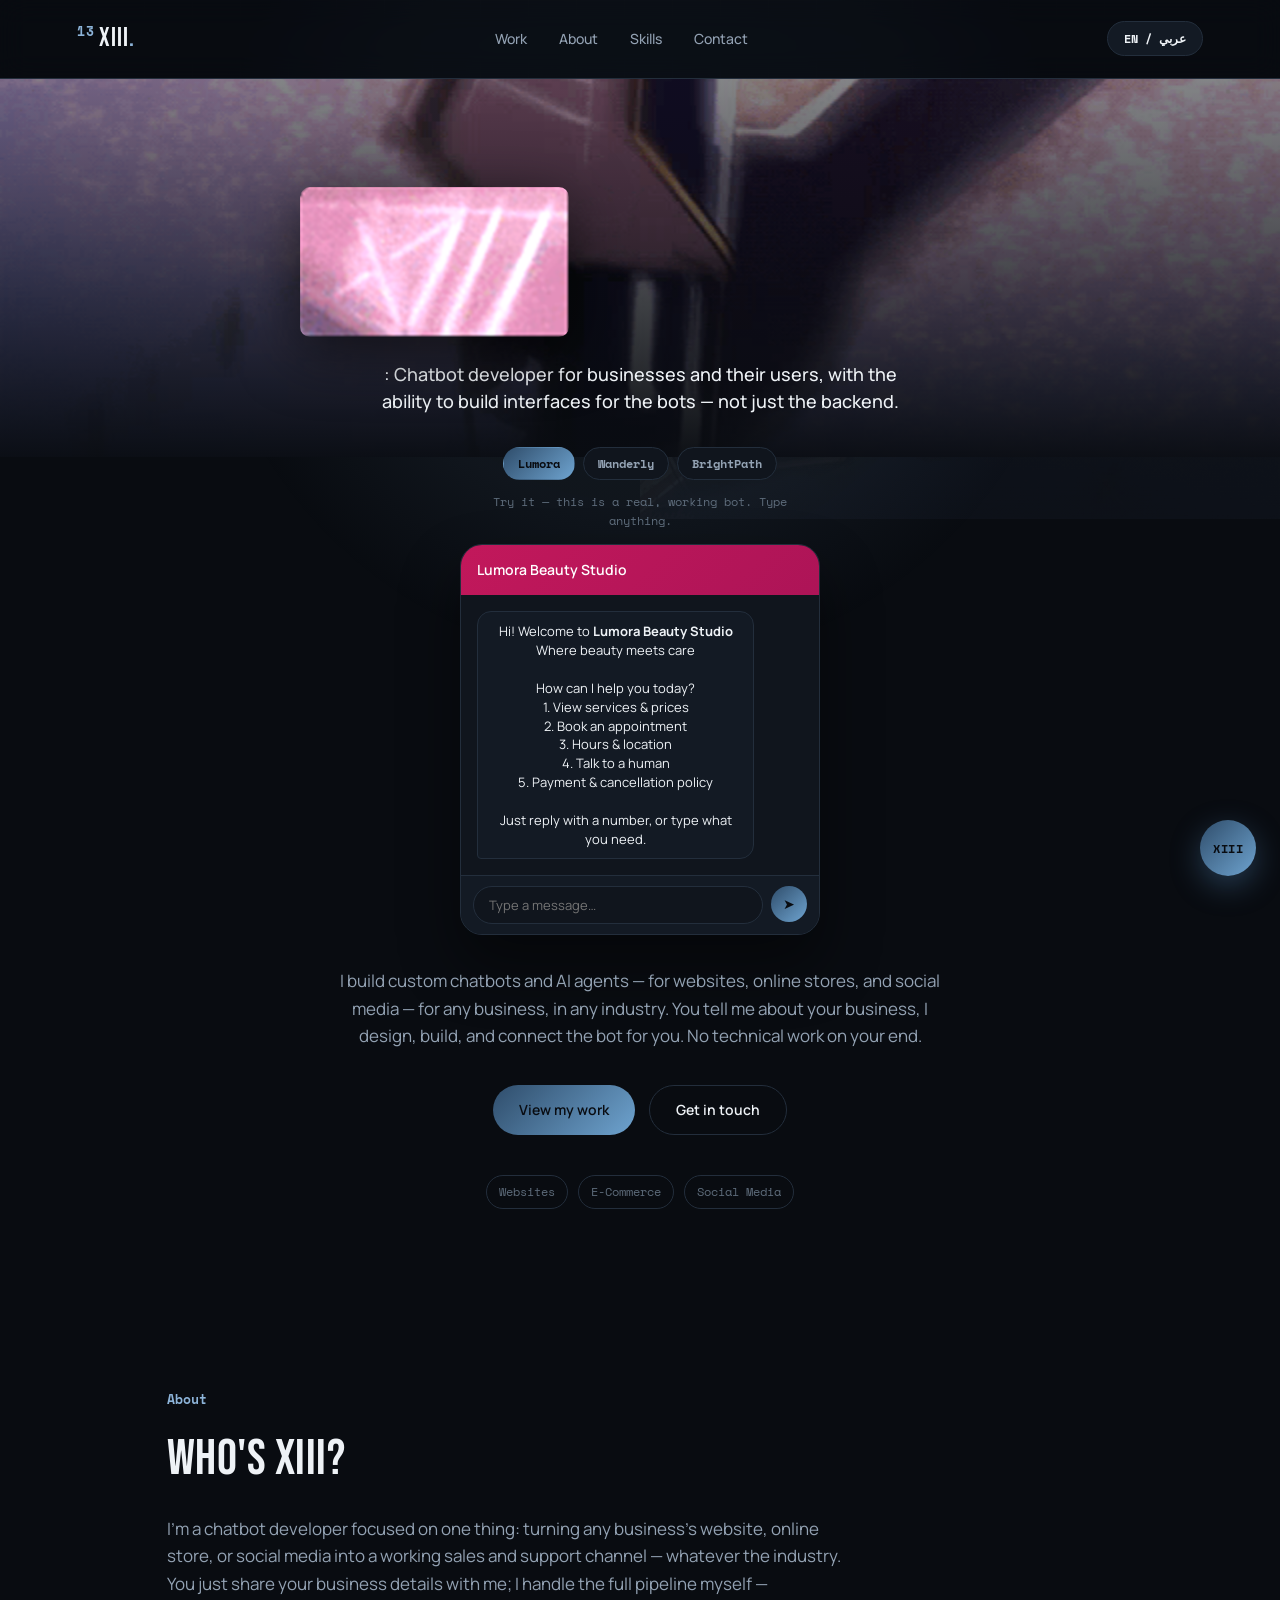
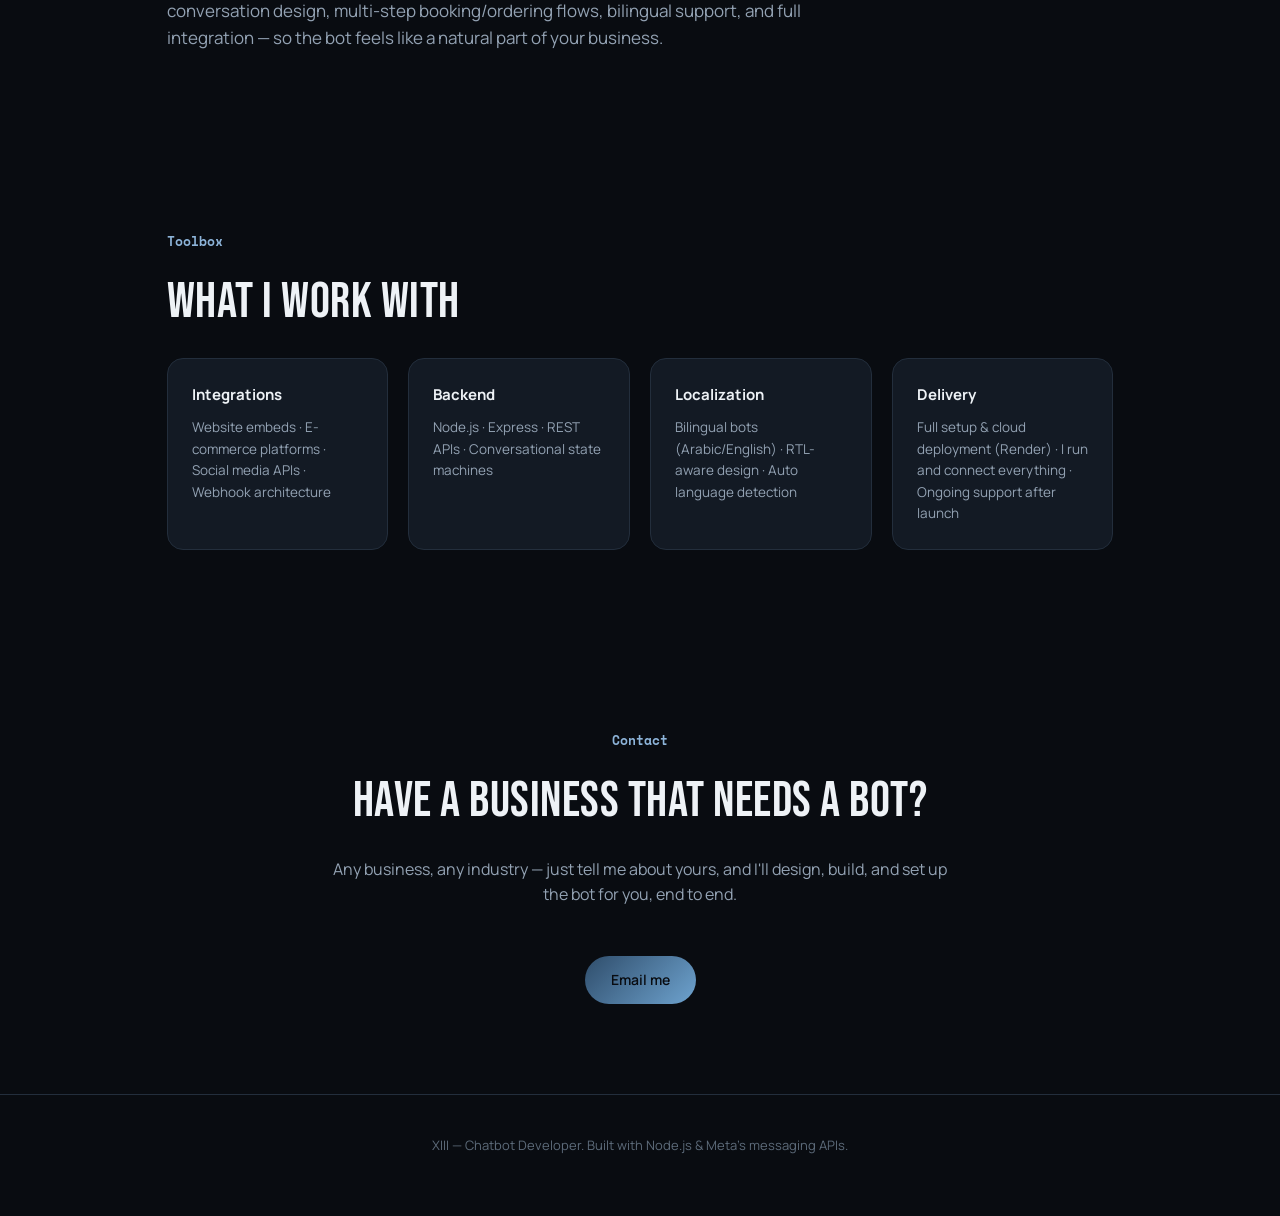
==== commit d205fe5e: "Reposition site around websites/e-commerce/social media, add dedicated Work page Replaces the WhatsA" ====
--- a/index.html
+++ b/index.html
@@ -4,23 +4,24 @@
 <meta charset="UTF-8" />
 <meta name="viewport" content="width=device-width, initial-scale=1.0" />
 <title>XIII — Chatbot Developer</title>
-<meta name="description" content="XIII — I build custom messaging chatbots for any business, on WhatsApp, Messenger, and Instagram. Tell me about your business, I build the bot." />
+<meta name="description" content="XIII — I build custom chatbots and AI agents for websites, online stores, and social media. Tell me about your business, I build the bot." />
 <link rel="icon" type="image/png" href="assets/favicon.png">
 <link rel="apple-touch-icon" href="assets/favicon.png">
 <link rel="preconnect" href="https://fonts.googleapis.com">
 <link rel="preconnect" href="https://fonts.gstatic.com" crossorigin>
-<link href="https://fonts.googleapis.com/css2?family=Inter:wght@400;500;600;700;800&family=JetBrains+Mono:wght@400;500;600&family=Tajawal:wght@400;500;700;800&display=swap" rel="stylesheet">
+<link href="https://fonts.googleapis.com/css2?family=Manrope:wght@400;500;600;700;800&family=Bebas+Neue&family=Space+Mono:wght@400;700&family=Tajawal:wght@400;500;700;800&display=swap" rel="stylesheet">
 <link rel="stylesheet" href="style.css" />
 </head>
 <body>
 
 <div class="bg-grid"></div>
+<div class="bg-watermark"></div>
 <div class="bg-glow"></div>
 
 <header class="nav">
-  <a href="#top" class="brand">XIII<span class="brand-dot">.</span></a>
+  <a href="#top" class="brand"><span class="brand-num">13</span>XIII<span class="brand-dot">.</span></a>
   <nav class="nav-links">
-    <a href="#work" data-i18n="nav.work">Work</a>
+    <a href="work.html" data-i18n="nav.work">Work</a>
     <a href="#about" data-i18n="nav.about">About</a>
     <a href="#skills" data-i18n="nav.skills">Skills</a>
     <a href="#contact" data-i18n="nav.contact">Contact</a>
@@ -33,11 +34,10 @@
 <main id="top">
 
   <section class="hero">
-    <p class="eyebrow" data-i18n="hero.eyebrow">Chatbot Developer</p>
-    <h1 class="hero-title">
-      <span class="hero-name">XIII</span>
-      <span class="hero-sub" data-i18n="hero.title">builds messaging bots<br/>that businesses actually use</span>
+    <h1 class="hero-name-row">
+      <img class="hero-name-logo" src="assets/xiii-logo.png" alt="XIII" />
     </h1>
+    <p class="hero-sub" data-i18n="hero.title">: Chatbot developer for businesses and their users, with the ability to build interfaces for the bots — not just the backend.</p>
     <div class="hero-demo">
       <div class="hero-demo-tabs" data-tabs>
         <button type="button" class="active" data-bot-tab="lumora"><span data-i18n="tabs.lumora">Lumora</span></button>
@@ -55,99 +55,19 @@
       </div>
     </div>
     <p class="hero-desc" data-i18n="hero.desc">
-      I build custom messaging chatbots — for WhatsApp, Messenger, and
-      Instagram — for any business, in any industry. You tell me about your
-      business, I design, build, and connect the bot for you. No technical
-      work on your end.
+      I build custom chatbots and AI agents — for websites, online stores,
+      and social media — for any business, in any industry. You tell me about
+      your business, I design, build, and connect the bot for you. No
+      technical work on your end.
     </p>
     <div class="hero-actions">
-      <a href="#work" class="btn btn-primary" data-i18n="hero.cta1">View my work</a>
+      <a href="work.html" class="btn btn-primary" data-i18n="hero.cta1">View my work</a>
       <a href="#contact" class="btn btn-ghost" data-i18n="hero.cta2">Get in touch</a>
     </div>
     <div class="hero-badges">
-      <span data-i18n="hero.badge1">WhatsApp Cloud API</span>
-      <span data-i18n="hero.badge2">Messenger Platform</span>
-      <span data-i18n="hero.badge3">Instagram Messaging</span>
-    </div>
-  </section>
-
-  <section id="work" class="section">
-    <p class="section-label" data-i18n="work.label">Selected Work</p>
-    <h2 class="section-title" data-i18n="work.title">Chatbots built end-to-end</h2>
-    <p class="section-desc" data-i18n="work.desc">
-      Three complete, working chatbot systems — each with a full conversation
-      engine, bilingual support (Arabic/English), and real integration code for
-      WhatsApp, Messenger, and Instagram via Meta's official APIs.
-    </p>
-
-    <div class="projects">
-
-      <article class="project-card">
-        <div class="project-preview">
-          <div class="phone-mock" data-widget data-bot="lumora">
-            <div class="phone-header salon"><span data-i18n="p1.phoneTitle">Lumora Beauty Studio</span></div>
-            <div class="phone-body" data-messages></div>
-            <form class="phone-input" data-input-form>
-              <input type="text" data-input data-i18n-placeholder="chat.placeholder" placeholder="Type a message…" autocomplete="off" />
-              <button type="submit" aria-label="Send">➤</button>
-            </form>
-          </div>
-        </div>
-        <div class="project-info">
-          <h3 data-i18n="p1.title">Lumora Beauty Studio</h3>
-          <p class="project-tag" data-i18n="p1.tag">Beauty salon · Booking bot</p>
-          <p data-i18n="p1.desc">Bilingual booking assistant — service catalog, multi-step appointment booking with reference numbers, hours/location, FAQs.</p>
-          <div class="chip-row">
-            <span class="chip">Node.js</span><span class="chip">Express</span><span class="chip">WhatsApp Cloud API</span><span class="chip">Messenger</span><span class="chip">Instagram</span>
-          </div>
-          <a href="#contact" class="btn btn-small" data-i18n="project.cta">Get a bot like this →</a>
-        </div>
-      </article>
-
-      <article class="project-card reverse">
-        <div class="project-preview">
-          <div class="phone-mock" data-widget data-bot="wanderly">
-            <div class="phone-header travel"><span data-i18n="p2.phoneTitle">Wanderly Travel & Tours</span></div>
-            <div class="phone-body" data-messages></div>
-            <form class="phone-input" data-input-form>
-              <input type="text" data-input data-i18n-placeholder="chat.placeholder" placeholder="Type a message…" autocomplete="off" />
-              <button type="submit" aria-label="Send">➤</button>
-            </form>
-          </div>
-        </div>
-        <div class="project-info">
-          <h3 data-i18n="p2.title">Wanderly Travel & Tours</h3>
-          <p class="project-tag" data-i18n="p2.tag">Travel agency · Quote-request bot</p>
-          <p data-i18n="p2.desc">Trip package browser and quote-request flow — 6 destinations, traveler count, travel month, auto-generated inquiry reference.</p>
-          <div class="chip-row">
-            <span class="chip">Node.js</span><span class="chip">Express</span><span class="chip">WhatsApp Cloud API</span><span class="chip">Messenger</span><span class="chip">Instagram</span>
-          </div>
-          <a href="#contact" class="btn btn-small" data-i18n="project.cta">Get a bot like this →</a>
-        </div>
-      </article>
-
-      <article class="project-card">
-        <div class="project-preview">
-          <div class="phone-mock" data-widget data-bot="brightpath">
-            <div class="phone-header academy"><span data-i18n="p3.phoneTitle">BrightPath Academy</span></div>
-            <div class="phone-body" data-messages></div>
-            <form class="phone-input" data-input-form>
-              <input type="text" data-input data-i18n-placeholder="chat.placeholder" placeholder="Type a message…" autocomplete="off" />
-              <button type="submit" aria-label="Send">➤</button>
-            </form>
-          </div>
-        </div>
-        <div class="project-info">
-          <h3 data-i18n="p3.title">BrightPath Learning Academy</h3>
-          <p class="project-tag" data-i18n="p3.tag">Training academy · Enrollment bot</p>
-          <p data-i18n="p3.desc">Course enrollment assistant — course catalog, schedule selection (morning/evening/weekend), seat-reservation with deposit info.</p>
-          <div class="chip-row">
-            <span class="chip">Node.js</span><span class="chip">Express</span><span class="chip">WhatsApp Cloud API</span><span class="chip">Messenger</span><span class="chip">Instagram</span>
-          </div>
-          <a href="#contact" class="btn btn-small" data-i18n="project.cta">Get a bot like this →</a>
-        </div>
-      </article>
-
+      <span data-i18n="hero.badge1">Websites</span>
+      <span data-i18n="hero.badge2">E-Commerce</span>
+      <span data-i18n="hero.badge3">Social Media</span>
     </div>
   </section>
 
@@ -156,12 +76,11 @@
     <h2 class="section-title" data-i18n="about.title">Who's XIII?</h2>
     <p class="about-text" data-i18n="about.text">
       I'm a chatbot developer focused on one thing: turning any business's
-      WhatsApp, Messenger, or Instagram into a working sales and support
+      website, online store, or social media into a working sales and support
       channel — whatever the industry. You just share your business details
       with me; I handle the full pipeline myself — conversation design,
-      multi-step booking/ordering flows, bilingual support, and the official
-      Meta API integration — so the bot feels native to how customers already
-      message the business.
+      multi-step booking/ordering flows, bilingual support, and full
+      integration — so the bot feels like a natural part of your business.
     </p>
   </section>
 
@@ -170,8 +89,8 @@
     <h2 class="section-title" data-i18n="skills.title">What I work with</h2>
     <div class="skills-grid">
       <div class="skill-card">
-        <h4 data-i18n="skills.g1">Messaging Platforms</h4>
-        <p data-i18n="skills.g1desc">WhatsApp Cloud API · Messenger Platform · Instagram Messaging · Webhook architecture</p>
+        <h4 data-i18n="skills.g1">Integrations</h4>
+        <p data-i18n="skills.g1desc">Website embeds · E-commerce platforms · Social media APIs · Webhook architecture</p>
       </div>
       <div class="skill-card">
         <h4 data-i18n="skills.g2">Backend</h4>
--- a/style.css
+++ b/style.css
@@ -10,9 +10,10 @@
   --accent2: #8db4d9;
   --accent-grad: linear-gradient(135deg, #2f4d6b 0%, #6ea3cf 100%);
   --radius: 16px;
-  --font-latin: 'Inter', -apple-system, BlinkMacSystemFont, 'Segoe UI', sans-serif;
+  --font-latin: 'Manrope', -apple-system, BlinkMacSystemFont, 'Segoe UI', sans-serif;
   --font-arabic: 'Tajawal', -apple-system, 'Segoe UI', sans-serif;
-  --font-mono: 'JetBrains Mono', ui-monospace, monospace;
+  --font-mono: 'Space Mono', ui-monospace, monospace;
+  --font-display: 'Bebas Neue', var(--font-latin);
 }
 
 * { box-sizing: border-box; margin: 0; padding: 0; }
@@ -44,6 +45,18 @@
   background-size: 48px 48px;
   mask-image: radial-gradient(ellipse 60% 40% at 50% 0%, black 30%, transparent 100%);
 }
+.bg-watermark {
+  position: fixed;
+  inset: 0;
+  z-index: -2;
+  background-image: url('assets/watermark.png');
+  background-size: 50%;
+  background-position: 100% 20%;
+  background-repeat: no-repeat;
+  opacity: 0.05;
+  filter: grayscale(0.5);
+  pointer-events: none;
+}
 .bg-glow {
   position: fixed;
   top: -25%;
@@ -70,11 +83,20 @@
   border-bottom: 1px solid var(--border);
 }
 .brand {
-  font-size: 22px;
-  font-weight: 800;
-  letter-spacing: 0.5px;
+  font-family: var(--font-display);
+  font-size: 26px;
+  font-weight: 400;
+  letter-spacing: 1px;
 }
 .brand-dot { color: var(--accent2); }
+.brand-num {
+  font-family: var(--font-mono);
+  font-size: 13px;
+  font-weight: 600;
+  color: var(--accent2);
+  margin-inline-end: 4px;
+  vertical-align: super;
+}
 .nav-links {
   display: flex;
   gap: 32px;
@@ -106,45 +128,49 @@
 
 /* ---------- hero ---------- */
 .hero {
+  position: relative;
   padding: 12vh 6vw 10vh;
   max-width: 980px;
   margin: 0 auto;
   text-align: center;
 }
-.eyebrow {
-  display: inline-block;
-  font-family: var(--font-mono);
-  font-size: 13px;
-  font-weight: 600;
-  letter-spacing: 1px;
-  color: var(--accent2);
-  border: 1px solid var(--border);
-  background: var(--bg-elev);
-  padding: 6px 14px;
-  border-radius: 999px;
-  margin-bottom: 28px;
-}
-.hero-title {
-  display: flex;
-  flex-direction: column;
-  gap: 10px;
-  margin-bottom: 24px;
-}
-.hero-name {
-  font-size: clamp(64px, 14vw, 140px);
-  font-weight: 800;
-  line-height: 0.95;
-  background: var(--accent-grad);
-  -webkit-background-clip: text;
-  background-clip: text;
-  color: transparent;
-  letter-spacing: -2px;
+.hero::before {
+  content: "";
+  position: absolute;
+  top: 0;
+  left: 50%;
+  right: 50%;
+  margin-left: -50vw;
+  margin-right: -50vw;
+  width: 100vw;
+  height: clamp(320px, 42vh, 480px);
+  background-image:
+    linear-gradient(to bottom, rgba(9,12,17,0.5) 0%, rgba(9,12,17,0.98) 100%),
+    url('assets/hero-gun.gif');
+  background-size: cover;
+  background-position: center 25%;
+  z-index: -1;
+}
+.hero-name-row {
+  display: flex;
+  align-items: center;
+  justify-content: flex-start;
+  max-width: 680px;
+  margin: 0 auto 24px;
+}
+.hero-name-logo {
+  height: clamp(80px, 13vw, 150px);
+  width: auto;
+  border-radius: 10px;
+  filter: drop-shadow(0 15px 30px rgba(0,0,0,0.65));
 }
 .hero-sub {
-  font-size: clamp(22px, 4vw, 36px);
-  font-weight: 700;
+  max-width: 560px;
+  margin: 0 auto 32px;
+  font-size: clamp(15px, 2vw, 18px);
+  font-weight: 500;
   color: var(--text);
-  line-height: 1.25;
+  line-height: 1.5;
 }
 .hero-desc {
   max-width: 620px;
@@ -308,10 +334,16 @@
   margin-bottom: 10px;
 }
 .section-title {
-  font-size: clamp(28px, 4vw, 42px);
+  font-family: var(--font-display);
+  font-size: clamp(32px, 5vw, 50px);
+  font-weight: 400;
+  margin-bottom: 16px;
+  letter-spacing: 0.5px;
+}
+html[lang="ar"] .section-title {
+  font-family: var(--font-arabic);
   font-weight: 800;
-  margin-bottom: 16px;
-  letter-spacing: -0.5px;
+  letter-spacing: normal;
 }
 .section-desc {
   color: var(--text-dim);
@@ -512,6 +544,29 @@
 .skill-card h4 { font-size: 15px; font-weight: 700; margin-bottom: 10px; }
 .skill-card p { font-size: 13.5px; color: var(--text-dim); }
 
+/* ---------- future work (coming soon) ---------- */
+.future-work { padding-top: 2vh; }
+.concept-card {
+  position: relative;
+  border-style: dashed;
+  padding-top: 40px;
+}
+.concept-badge {
+  position: absolute;
+  top: 16px;
+  inset-inline-start: 24px;
+  font-family: var(--font-mono);
+  font-size: 10.5px;
+  font-weight: 700;
+  letter-spacing: 0.5px;
+  text-transform: uppercase;
+  color: var(--accent2);
+  background: var(--bg-elev);
+  border: 1px solid var(--border);
+  padding: 3px 10px;
+  border-radius: 999px;
+}
+
 /* ---------- contact ---------- */
 .contact { text-align: center; }
 .contact .section-desc { margin-left: auto; margin-right: auto; }
